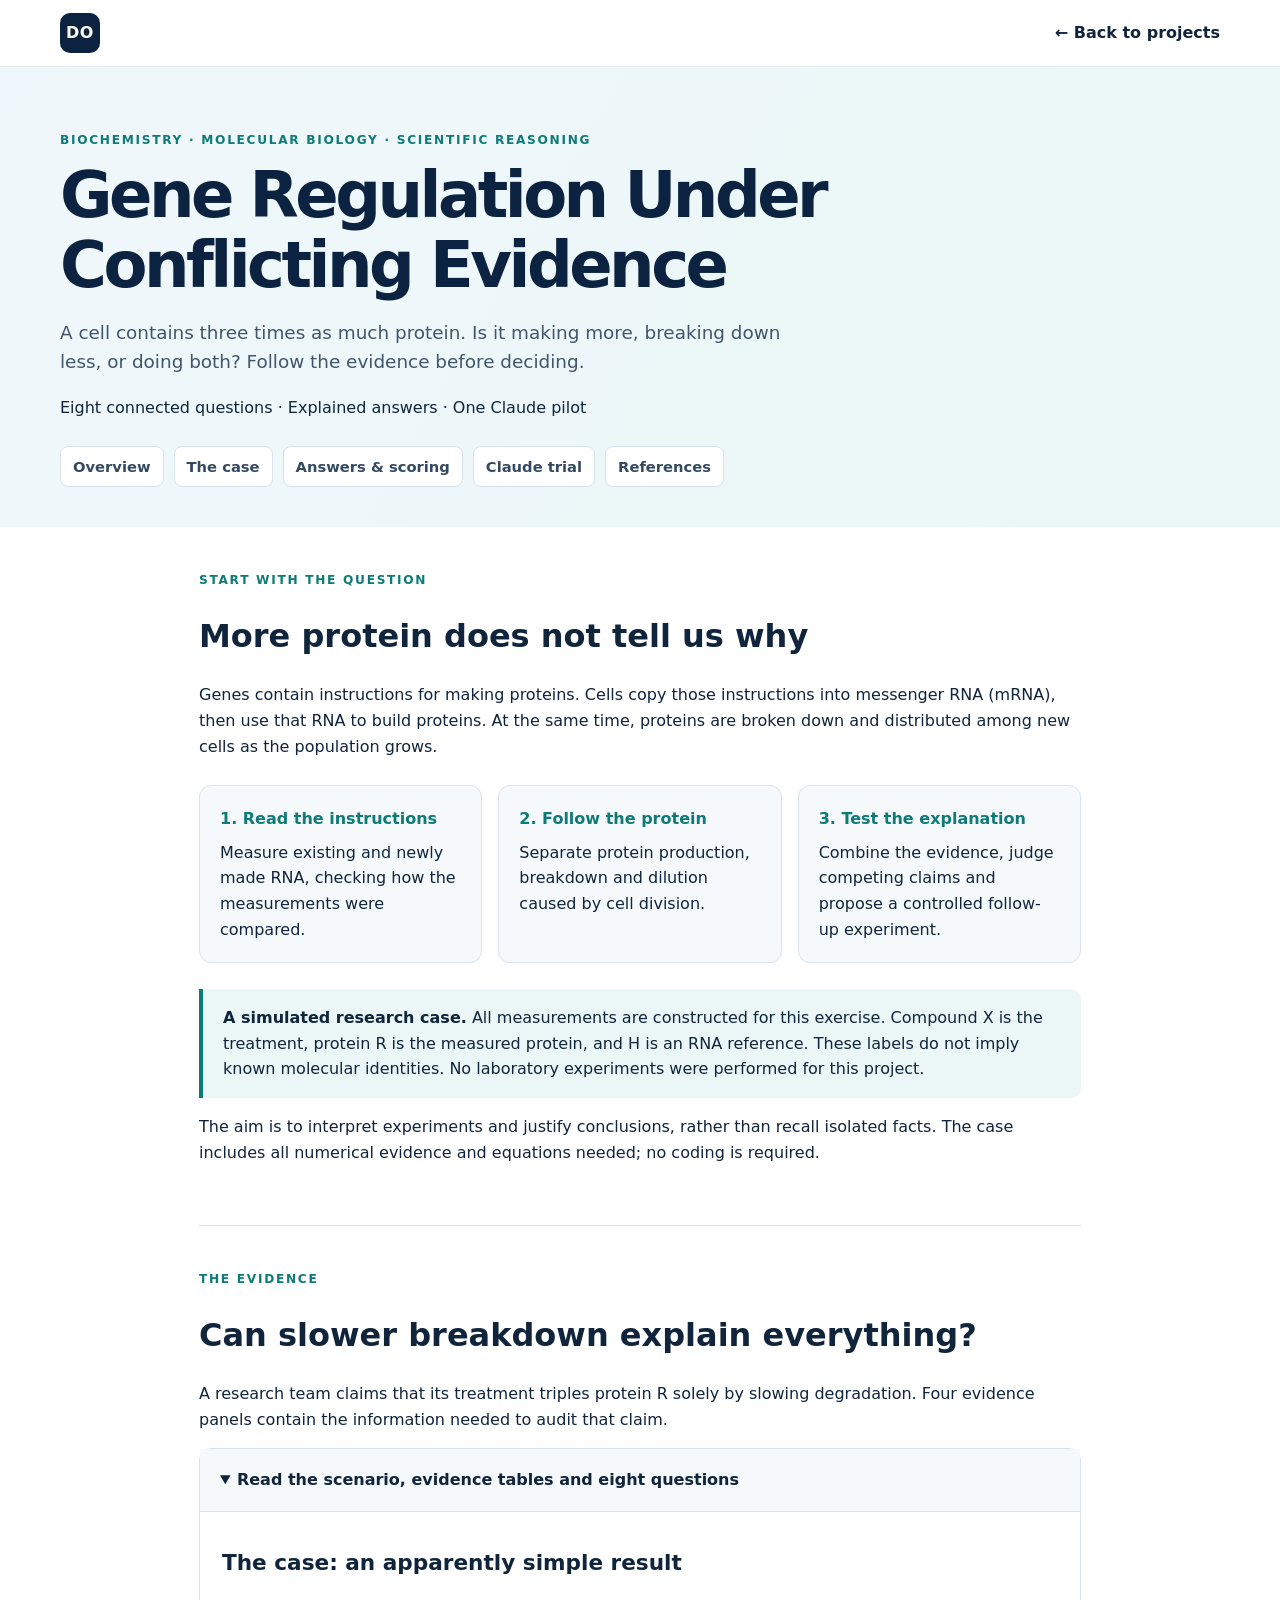
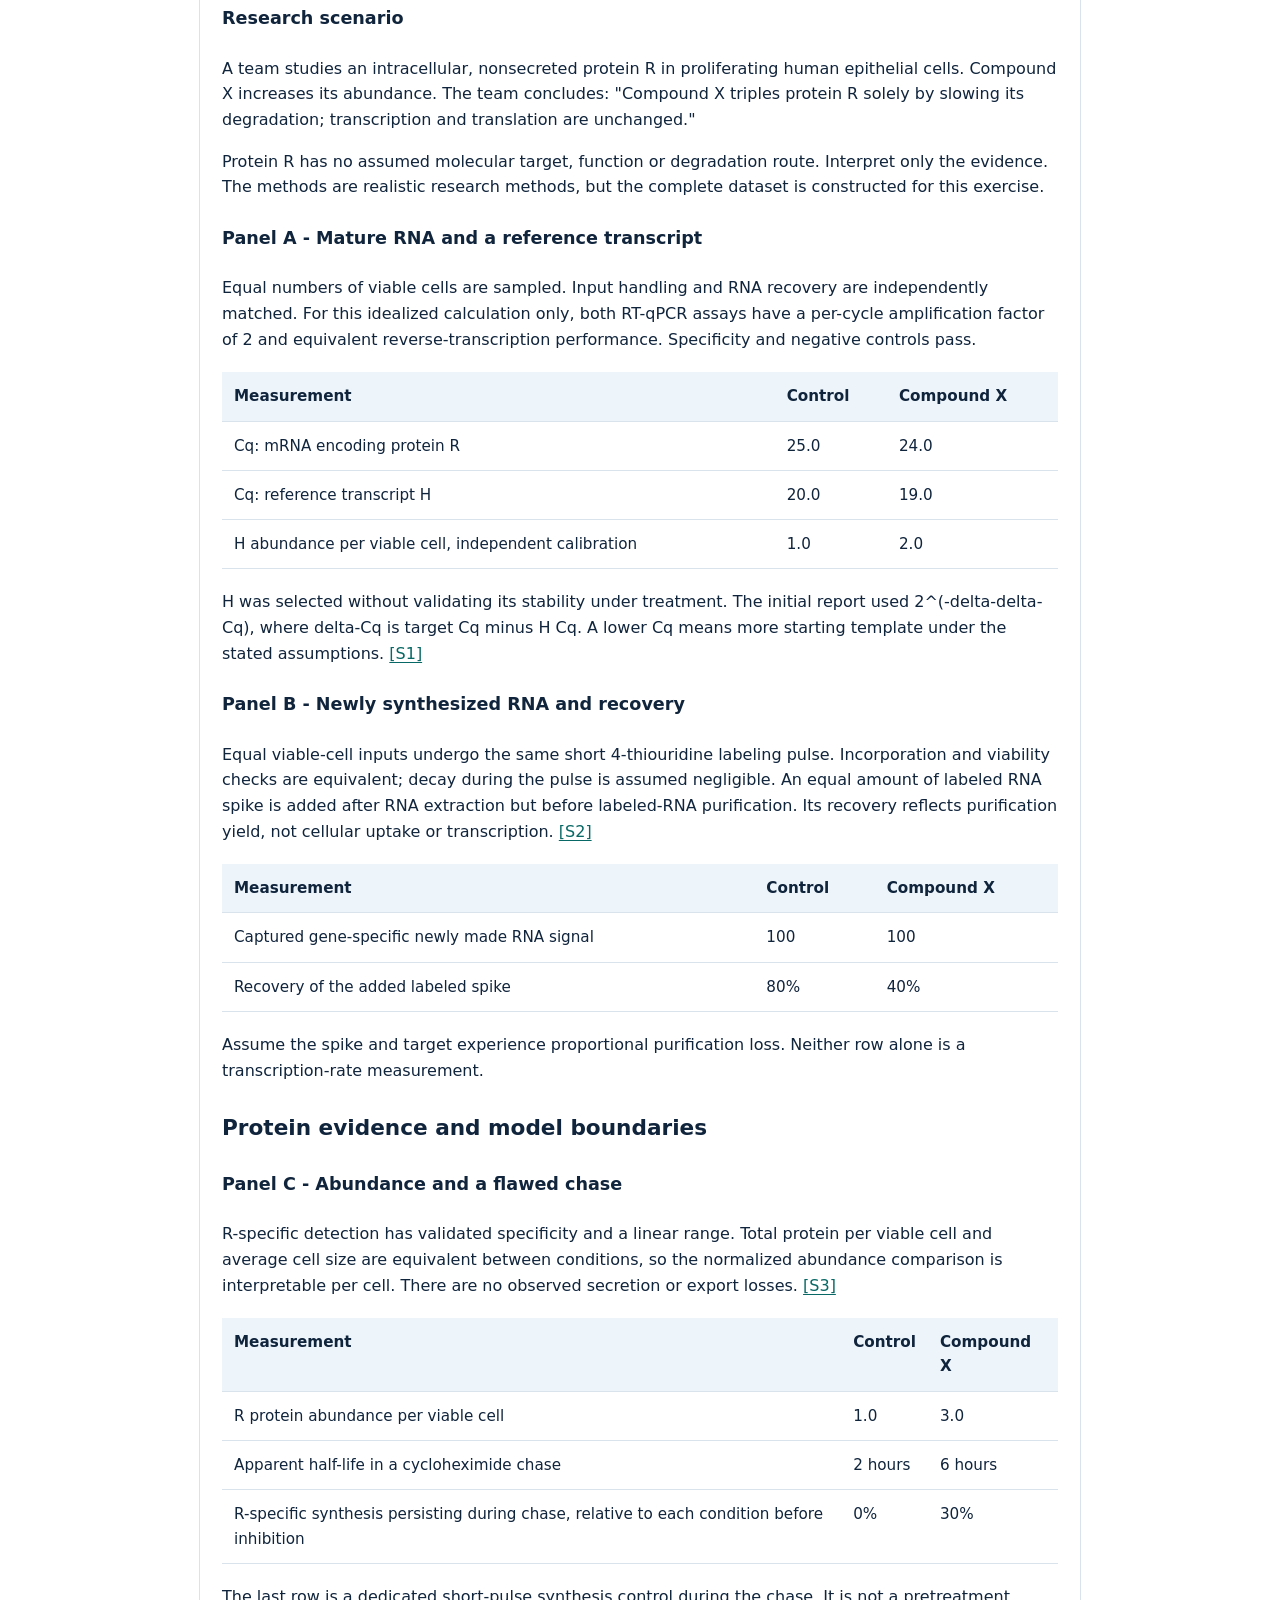
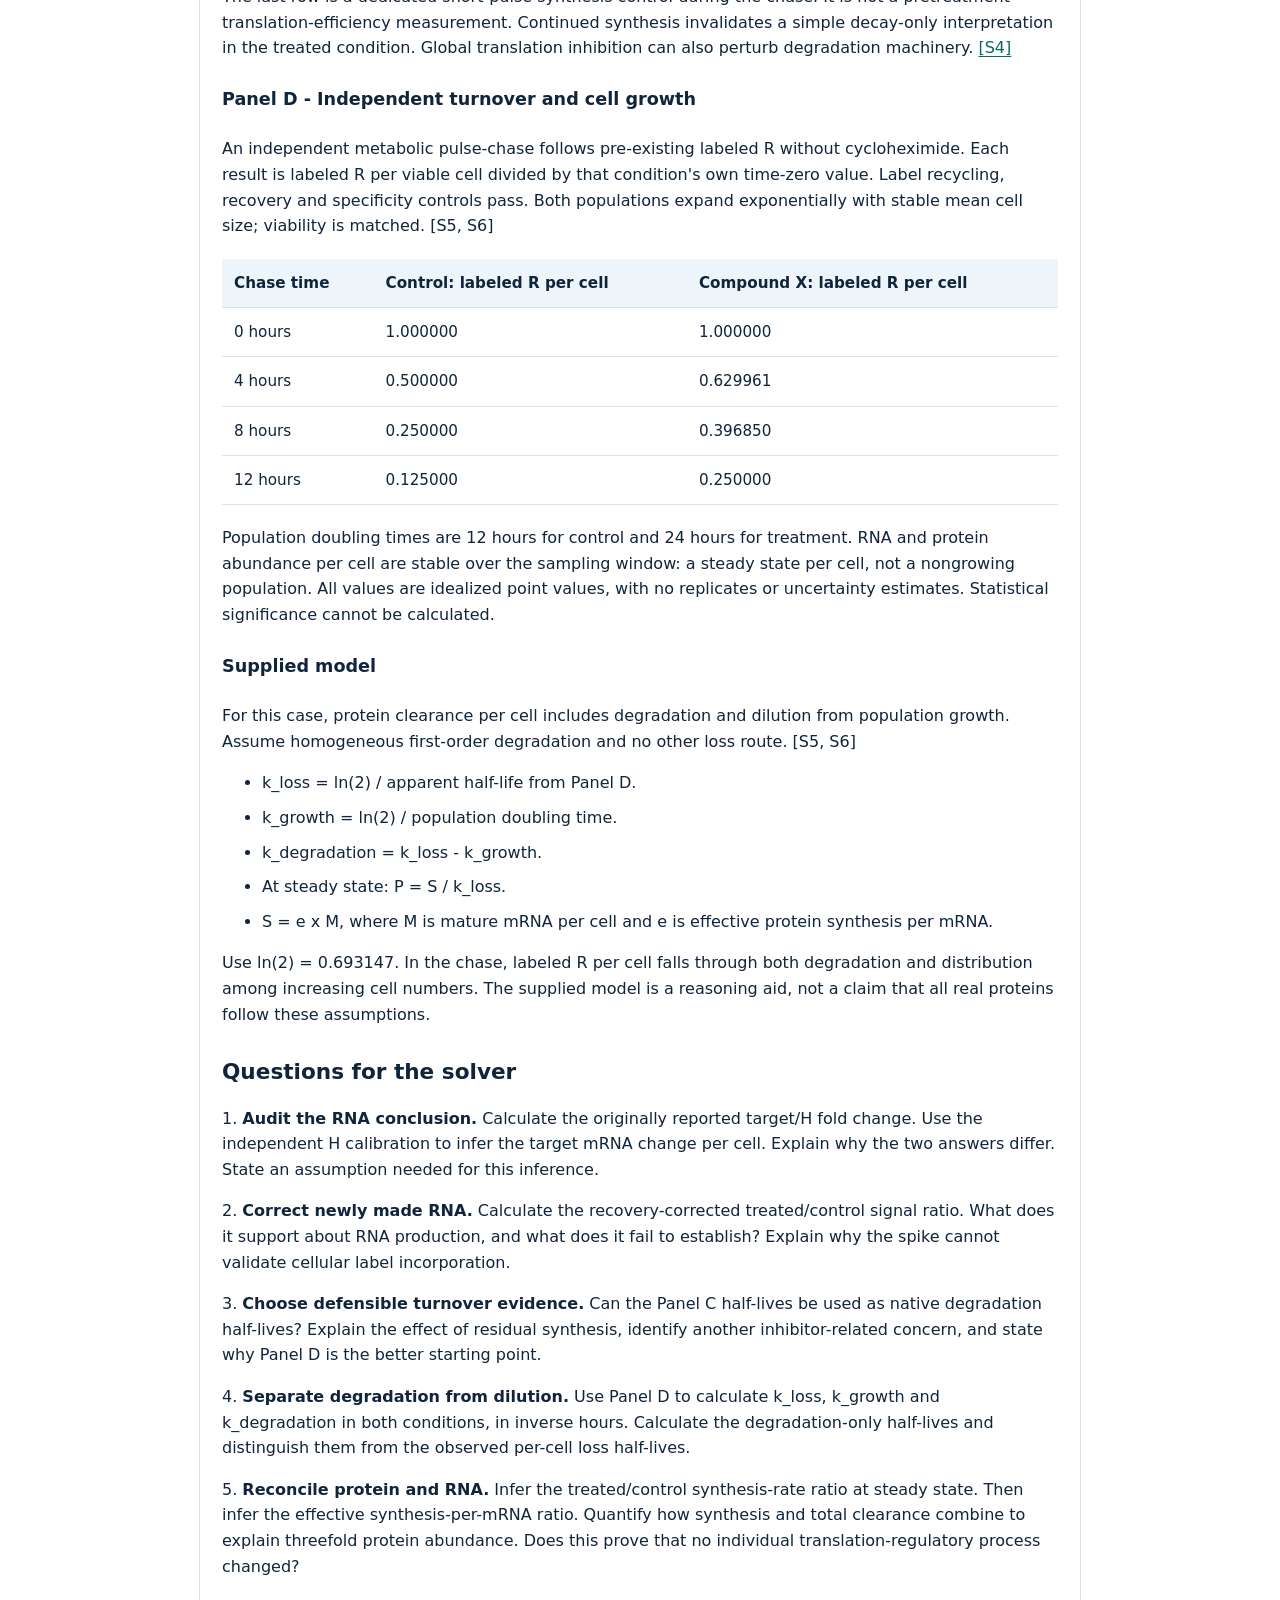
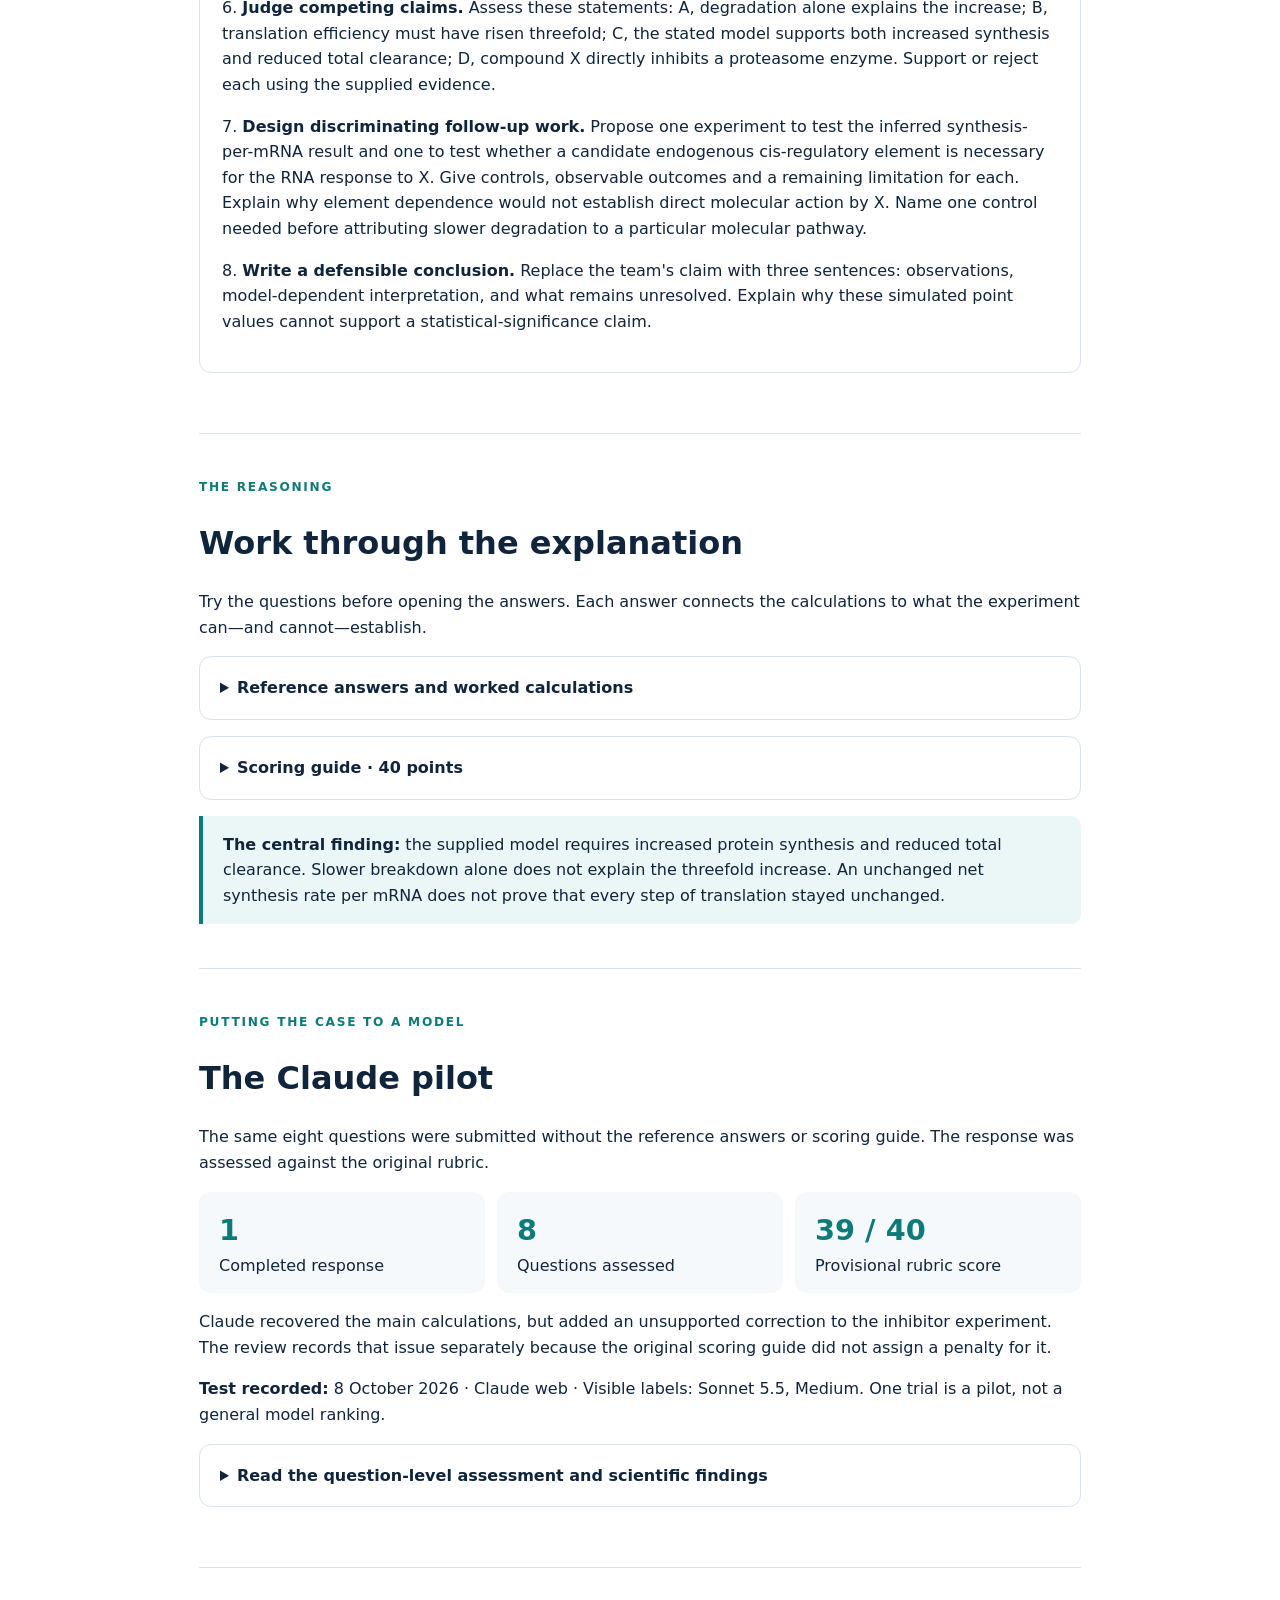
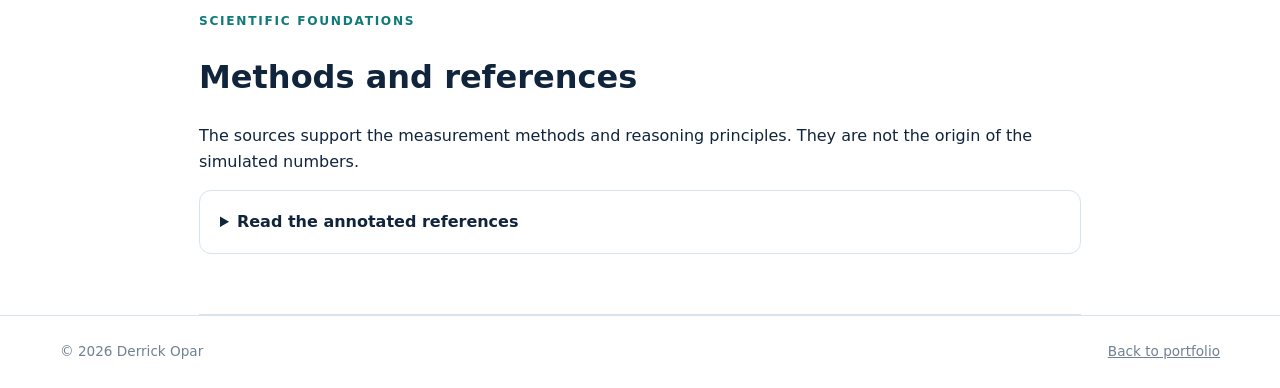
==== gene-regulation.html @ 55150913 "Add read-only gene regulation case and Claude assessment" ====
<!doctype html>
<html lang="en"><head><meta charset="utf-8"><meta name="viewport" content="width=device-width, initial-scale=1"><meta name="description" content="Why does protein abundance triple? Explore a molecular biology reasoning case, its evidence, explained answers and Claude pilot evaluation."><title>Gene Regulation Under Conflicting Evidence | Derrick Opar</title><link rel="stylesheet" href="styles.css?v=20261007-nhanes"><style>
.project-hero{padding:64px 0 40px;background:linear-gradient(120deg,#f0f7fc,#eaf7f6)}
.project-hero h1{font-size:clamp(2.4rem,5vw,4.2rem);line-height:1.08;max-width:900px}.lead{max-width:760px;font-size:1.15rem;color:#41566c}
.reading{max-width:930px;margin:auto;padding:0 24px}.reading section{padding:44px 0;border-bottom:1px solid var(--line);scroll-margin-top:90px}.reading h2{font-size:2rem;line-height:1.2}.reading h3{font-size:1.35rem;margin:28px 0 12px}.reading h4{font-size:1.1rem;margin-top:24px}
.reading a{color:#086865;text-underline-offset:3px}.notice{border-left:4px solid var(--teal);padding:16px 20px;background:var(--teal-soft);border-radius:0 10px 10px 0}.steps{display:grid;grid-template-columns:repeat(3,1fr);gap:16px;margin:26px 0}.step{padding:20px;background:var(--soft);border:1px solid var(--line);border-radius:12px}.step strong{display:block;color:var(--teal);margin-bottom:8px}
details{margin:16px 0;border:1px solid var(--line);border-radius:12px;background:white}summary{padding:18px 20px;font-weight:750;cursor:pointer}details[open] summary{border-bottom:1px solid var(--line);background:var(--soft)}.detail-body{padding:6px 22px 22px}.table-scroll{overflow-x:auto;margin:20px 0}table{width:100%;border-collapse:collapse;font-size:.95rem}th,td{padding:12px;text-align:left;border-bottom:1px solid var(--line);vertical-align:top}th{background:var(--blue-soft)}
.stat-row{display:flex;gap:12px;flex-wrap:wrap}.stat{padding:15px 20px;border-radius:12px;background:var(--soft);flex:1;min-width:150px}.stat strong{display:block;font-size:1.8rem;color:var(--teal)}.page-nav{display:flex;flex-wrap:wrap;gap:10px;margin:25px 0 0}.page-nav a{padding:8px 12px;background:white;border:1px solid var(--line);border-radius:8px;text-decoration:none;font-weight:650}.back{font-weight:700;text-decoration:none}.reading li{margin:9px 0}a:focus-visible,summary:focus-visible{outline:3px solid #0f7b78;outline-offset:4px}@media(max-width:650px){.steps{grid-template-columns:1fr}.project-hero{padding:38px 0 30px}.reading{padding:0 20px}.detail-body{padding:4px 14px 18px}.reading h2{font-size:1.65rem}.nav{gap:12px}.nav .back{font-size:.85rem}}@media print{.site-header,.page-nav{display:none}.project-hero{padding:15px 0}.reading section{padding:20px 0}details{break-inside:avoid}}
</style></head>
<body><a class="skip-link" href="#main">Skip to content</a><header class="site-header"><div class="wrap nav"><a class="brand" href="index.html" aria-label="Derrick Opar portfolio">DO</a><a class="back" href="index.html#work">← Back to projects</a></div></header>
<main id="main"><div class="project-hero"><div class="wrap"><p class="eyebrow">BIOCHEMISTRY · MOLECULAR BIOLOGY · SCIENTIFIC REASONING</p><h1>Gene Regulation Under Conflicting Evidence</h1><p class="lead">A cell contains three times as much protein. Is it making more, breaking down less, or doing both? Follow the evidence before deciding.</p><p>Eight connected questions · Explained answers · One Claude pilot</p><nav class="page-nav" aria-label="Project sections"><a href="#overview">Overview</a><a href="#case">The case</a><a href="#answers">Answers &amp; scoring</a><a href="#evaluation">Claude trial</a><a href="#references">References</a></nav></div></div>
<div class="reading"><section id="overview"><p class="eyebrow">START WITH THE QUESTION</p><h2>More protein does not tell us why</h2><p>Genes contain instructions for making proteins. Cells copy those instructions into messenger RNA (mRNA), then use that RNA to build proteins. At the same time, proteins are broken down and distributed among new cells as the population grows.</p><div class="steps"><div class="step"><strong>1. Read the instructions</strong>Measure existing and newly made RNA, checking how the measurements were compared.</div><div class="step"><strong>2. Follow the protein</strong>Separate protein production, breakdown and dilution caused by cell division.</div><div class="step"><strong>3. Test the explanation</strong>Combine the evidence, judge competing claims and propose a controlled follow-up experiment.</div></div><div class="notice"><strong>A simulated research case.</strong> All measurements are constructed for this exercise. Compound X is the treatment, protein R is the measured protein, and H is an RNA reference. These labels do not imply known molecular identities. No laboratory experiments were performed for this project.</div><p>The aim is to interpret experiments and justify conclusions, rather than recall isolated facts. The case includes all numerical evidence and equations needed; no coding is required.</p></section>
<section id="case"><p class="eyebrow">THE EVIDENCE</p><h2>Can slower breakdown explain everything?</h2><p>A research team claims that its treatment triples protein R solely by slowing degradation. Four evidence panels contain the information needed to audit that claim.</p><details open><summary>Read the scenario, evidence tables and eight questions</summary><div class="detail-body"><h3>The case: an apparently simple result</h3>
<h4>Research scenario</h4>
<p>A team studies an intracellular, nonsecreted protein R in proliferating human epithelial cells. Compound X increases its abundance. The team concludes: &quot;Compound X triples protein R solely by slowing its degradation; transcription and translation are unchanged.&quot;</p>
<p>Protein R has no assumed molecular target, function or degradation route. Interpret only the evidence. The methods are realistic research methods, but the complete dataset is constructed for this exercise.</p>
<h4>Panel A - Mature RNA and a reference transcript</h4>
<p>Equal numbers of viable cells are sampled. Input handling and RNA recovery are independently matched. For this idealized calculation only, both RT-qPCR assays have a per-cycle amplification factor of 2 and equivalent reverse-transcription performance. Specificity and negative controls pass.</p>
<div class="table-scroll" role="region" aria-label="Evidence table" tabindex="0"><table><thead><tr><th scope="col">Measurement</th><th scope="col">Control</th><th scope="col">Compound X</th></tr></thead><tbody><tr><td>Cq: mRNA encoding protein R</td><td>25.0</td><td>24.0</td></tr><tr><td>Cq: reference transcript H</td><td>20.0</td><td>19.0</td></tr><tr><td>H abundance per viable cell, independent calibration</td><td>1.0</td><td>2.0</td></tr></tbody></table></div>
<p>H was selected without validating its stability under treatment. The initial report used 2^(-delta-delta-Cq), where delta-Cq is target Cq minus H Cq. A lower Cq means more starting template under the stated assumptions. <a href="#source-s1">[S1]</a></p>
<h4>Panel B - Newly synthesized RNA and recovery</h4>
<p>Equal viable-cell inputs undergo the same short 4-thiouridine labeling pulse. Incorporation and viability checks are equivalent; decay during the pulse is assumed negligible. An equal amount of labeled RNA spike is added after RNA extraction but before labeled-RNA purification. Its recovery reflects purification yield, not cellular uptake or transcription. <a href="#source-s2">[S2]</a></p>
<div class="table-scroll" role="region" aria-label="Evidence table" tabindex="0"><table><thead><tr><th scope="col">Measurement</th><th scope="col">Control</th><th scope="col">Compound X</th></tr></thead><tbody><tr><td>Captured gene-specific newly made RNA signal</td><td>100</td><td>100</td></tr><tr><td>Recovery of the added labeled spike</td><td>80%</td><td>40%</td></tr></tbody></table></div>
<p>Assume the spike and target experience proportional purification loss. Neither row alone is a transcription-rate measurement.</p>
<h3>Protein evidence and model boundaries</h3>
<h4>Panel C - Abundance and a flawed chase</h4>
<p>R-specific detection has validated specificity and a linear range. Total protein per viable cell and average cell size are equivalent between conditions, so the normalized abundance comparison is interpretable per cell. There are no observed secretion or export losses. <a href="#source-s3">[S3]</a></p>
<div class="table-scroll" role="region" aria-label="Evidence table" tabindex="0"><table><thead><tr><th scope="col">Measurement</th><th scope="col">Control</th><th scope="col">Compound X</th></tr></thead><tbody><tr><td>R protein abundance per viable cell</td><td>1.0</td><td>3.0</td></tr><tr><td>Apparent half-life in a cycloheximide chase</td><td>2 hours</td><td>6 hours</td></tr><tr><td>R-specific synthesis persisting during chase, relative to each condition before inhibition</td><td>0%</td><td>30%</td></tr></tbody></table></div>
<p>The last row is a dedicated short-pulse synthesis control during the chase. It is not a pretreatment translation-efficiency measurement. Continued synthesis invalidates a simple decay-only interpretation in the treated condition. Global translation inhibition can also perturb degradation machinery. <a href="#source-s4">[S4]</a></p>
<h4>Panel D - Independent turnover and cell growth</h4>
<p>An independent metabolic pulse-chase follows pre-existing labeled R without cycloheximide. Each result is labeled R per viable cell divided by that condition&#x27;s own time-zero value. Label recycling, recovery and specificity controls pass. Both populations expand exponentially with stable mean cell size; viability is matched. [S5, S6]</p>
<div class="table-scroll" role="region" aria-label="Evidence table" tabindex="0"><table><thead><tr><th scope="col">Chase time</th><th scope="col">Control: labeled R per cell</th><th scope="col">Compound X: labeled R per cell</th></tr></thead><tbody><tr><td>0 hours</td><td>1.000000</td><td>1.000000</td></tr><tr><td>4 hours</td><td>0.500000</td><td>0.629961</td></tr><tr><td>8 hours</td><td>0.250000</td><td>0.396850</td></tr><tr><td>12 hours</td><td>0.125000</td><td>0.250000</td></tr></tbody></table></div>
<p>Population doubling times are 12 hours for control and 24 hours for treatment. RNA and protein abundance per cell are stable over the sampling window: a steady state per cell, not a nongrowing population. All values are idealized point values, with no replicates or uncertainty estimates. Statistical significance cannot be calculated.</p>
<h4>Supplied model</h4>
<p>For this case, protein clearance per cell includes degradation and dilution from population growth. Assume homogeneous first-order degradation and no other loss route. [S5, S6]</p>
<ul><li>k_loss = ln(2) / apparent half-life from Panel D.</li><li>k_growth = ln(2) / population doubling time.</li><li>k_degradation = k_loss - k_growth.</li><li>At steady state: P = S / k_loss.</li><li>S = e x M, where M is mature mRNA per cell and e is effective protein synthesis per mRNA.</li></ul>
<p>Use ln(2) = 0.693147. In the chase, labeled R per cell falls through both degradation and distribution among increasing cell numbers. The supplied model is a reasoning aid, not a claim that all real proteins follow these assumptions.</p>
<h3>Questions for the solver</h3>
<p>1. <strong>Audit the RNA conclusion.</strong> Calculate the originally reported target/H fold change. Use the independent H calibration to infer the target mRNA change per cell. Explain why the two answers differ. State an assumption needed for this inference.</p>
<p>2. <strong>Correct newly made RNA.</strong> Calculate the recovery-corrected treated/control signal ratio. What does it support about RNA production, and what does it fail to establish? Explain why the spike cannot validate cellular label incorporation.</p>
<p>3. <strong>Choose defensible turnover evidence.</strong> Can the Panel C half-lives be used as native degradation half-lives? Explain the effect of residual synthesis, identify another inhibitor-related concern, and state why Panel D is the better starting point.</p>
<p>4. <strong>Separate degradation from dilution.</strong> Use Panel D to calculate k_loss, k_growth and k_degradation in both conditions, in inverse hours. Calculate the degradation-only half-lives and distinguish them from the observed per-cell loss half-lives.</p>
<p>5. <strong>Reconcile protein and RNA.</strong> Infer the treated/control synthesis-rate ratio at steady state. Then infer the effective synthesis-per-mRNA ratio. Quantify how synthesis and total clearance combine to explain threefold protein abundance. Does this prove that no individual translation-regulatory process changed?</p>
<p>6. <strong>Judge competing claims.</strong> Assess these statements: A, degradation alone explains the increase; B, translation efficiency must have risen threefold; C, the stated model supports both increased synthesis and reduced total clearance; D, compound X directly inhibits a proteasome enzyme. Support or reject each using the supplied evidence.</p>
<p>7. <strong>Design discriminating follow-up work.</strong> Propose one experiment to test the inferred synthesis-per-mRNA result and one to test whether a candidate endogenous cis-regulatory element is necessary for the RNA response to X. Give controls, observable outcomes and a remaining limitation for each. Explain why element dependence would not establish direct molecular action by X. Name one control needed before attributing slower degradation to a particular molecular pathway.</p>
<p>8. <strong>Write a defensible conclusion.</strong> Replace the team&#x27;s claim with three sentences: observations, model-dependent interpretation, and what remains unresolved. Explain why these simulated point values cannot support a statistical-significance claim.</p></div></details></section>
<section id="answers"><p class="eyebrow">THE REASONING</p><h2>Work through the explanation</h2><p>Try the questions before opening the answers. Each answer connects the calculations to what the experiment can—and cannot—establish.</p><details><summary>Reference answers and worked calculations</summary><div class="detail-body"><h3>Reference answers: questions 1-3</h3>
<h4>Q1 - A stable ratio can hide two changing quantities</h4>
<p>Control delta-Cq = 25 - 20 = 5. Treated delta-Cq = 24 - 19 = 5. Delta-delta-Cq = 0, so the reported target/H fold change is 2^0 = 1.</p>
<p>But H per cell doubles. Target per cell therefore changes by 1 x 2 = 2-fold. The one-cycle reduction in target Cq is consistent with that result under the equal-input and amplification assumptions. H is an unsuitable invariant reference here. The ratio was unchanged; target abundance was not. Recovery matching and valid independent H calibration are essential. [S1; original calculation]</p>
<h4>Q2 - Equal captured signal is not equal production</h4>
<p>Control corrected signal = 100 / 0.80 = 125. Treatment = 100 / 0.40 = 250. Treated/control = 2.</p>
<p>Under the matched-incorporation and short-pulse assumptions, this supports approximately twice as much RNA production per cell during that window. It does not prove direct promoter activation, identify a transcription factor, establish all earlier time points, or independently quantify RNA degradation. The post-extraction spike only monitors downstream recovery; uptake and incorporation require separate controls. [S2; original calculation]</p>
<h4>Q3 - A chase must actually stop the input</h4>
<p>The treated chase retains 30% of its original R synthesis. R abundance therefore follows production minus loss, not decay alone. Remaining production makes disappearance slower than it would be with full blockade; fitting a simple exponential can produce a misleading apparent half-life. The 2-versus-6-hour values are not reliable estimates of native degradation.</p>
<p>Even complete synthesis inhibition would not establish an unperturbed degradation system: a global inhibitor can deplete short-lived components of degradation machinery. S4 demonstrates this problem in a yeast pathway; it is a caution here, not proof of the same human mechanism.</p>
<p>Panel D avoids cycloheximide and follows an existing labeled cohort with defined controls. It is more appropriate for inference, but still requires growth correction and its own labeling assumptions. [S4, S5]</p>
<h3>Reference answers: questions 4-5</h3>
<h4>Q4 - Protein loss per cell includes growth dilution</h4>
<p>Panel D control reaches 0.5 at 4 hours, so its loss half-life is 4 hours. Treatment reaches 0.25 at 12 hours: two half-lives, giving a 6-hour loss half-life.</p>
<div class="table-scroll" role="region" aria-label="Evidence table" tabindex="0"><table><thead><tr><th scope="col">Quantity</th><th scope="col">Control</th><th scope="col">Compound X</th></tr></thead><tbody><tr><td>Observed per-cell loss half-life, hours</td><td>4</td><td>6</td></tr><tr><td>k_loss, per hour</td><td>0.173287</td><td>0.115525</td></tr><tr><td>k_growth, per hour</td><td>0.057762</td><td>0.028881</td></tr><tr><td>k_degradation = k_loss - k_growth, per hour</td><td>0.115525</td><td>0.086643</td></tr><tr><td>Degradation-only half-life, hours</td><td>6</td><td>8</td></tr></tbody></table></div>
<p>Actual degradation becomes slower by a rate ratio of 0.086643 / 0.115525 = 0.75, or a half-life ratio of 8 / 6 = 1.333. Total per-cell clearance falls to two-thirds of control because degradation and growth dilution both fall. A cell population growing more slowly dilutes the labeled protein among new cells more slowly. [S5, S6; original calculation]</p>
<h4>Q5 - Both synthesis and clearance contribute</h4>
<p>At steady state, S = P x k_loss. The synthesis-rate ratio is 3 x (0.115525 / 0.173287) = 2.</p>
<p>Mature mRNA per cell is twofold higher. Effective synthesis per mRNA therefore changes by S_ratio / M_ratio = 2 / 2 = 1.</p>
<p>The abundance ratio can be reconstructed as:</p>
<p>P_ratio = S_ratio x (k_loss_control / k_loss_treated) = 2 x 1.5 = 3.</p>
<p>The model requires twice the synthesis flux and lower clearance, rather than degradation alone. Unchanged effective synthesis per mRNA is a net inferred result, not a direct measurement proving that every translation-regulatory step is unchanged. Compensating processes or unmodeled effects remain possible. No percentage allocation of the overall abundance change is uniquely implied by this multiplicative calculation. [S5, S6; original calculation]</p>
<h3>Reference answers: questions 6-8</h3>
<h4>Q6 - Which claims survive?</h4>
<p><strong>A: Reject as a sole explanation.</strong> If synthesis stayed fixed, the measured clearance change would predict 1.5-fold abundance, not threefold. Also, slower cell growth contributes to clearance.</p>
<p><strong>B: Reject.</strong> The inferred effective synthesis-per-mRNA ratio is 1, not 3, under the supplied model. This does not establish that every translation-control process is unchanged.</p>
<p><strong>C: Support conditionally.</strong> Twice the synthesis combined with a clearance factor of 1.5 reconstructs threefold abundance. The result depends on steady state, calibration and the turnover model.</p>
<p><strong>D: Unsupported.</strong> There is no direct binding, enzyme activity, ubiquitination, localization or pathway-specific evidence. Reduced degradation does not identify its mechanism. [S1-S6; case-specific synthesis]</p>
<h4>Q7 - Experiments that separate explanations</h4>
<p><strong>Synthesis per mRNA:</strong> use an independent, R-specific short metabolic protein-labeling time course without cycloheximide, quantify newly made R, and measure calibrated R mRNA per viable cell in parallel. Control labeling precursor enrichment, recovery, cell input, viability and assay specificity; include multiple early times and account for degradation of labeled product. A twofold synthesis increase alongside twofold mRNA supports the inferred ratio of 1; a reproducible discrepancy challenges the model. A single pulse intensity is confounded by labeling kinetics and degradation. <a href="#source-s5">[S5]</a></p>
<p><strong>Endogenous regulatory-element dependence:</strong> perturb a candidate cis-regulatory element at the R locus, using precise sequence editing or carefully controlled CRISPR interference, and quantify calibrated newly made R RNA in vehicle and X conditions. Include non-targeting and nearby control perturbations, multiple independently validated edits or guides, viable-cell input, a check that basal expression remains measurable, and restoration of the element where feasible. A selective reduction in the X response supports element dependence. A general loss of basal expression alone does not isolate the X response. Off-target changes, chromatin spreading or redundant elements can complicate interpretation. Dependence does not establish direct binding by X: upstream regulation can still require the same element. A matched reporter is acceptable as supporting evidence, with copy/delivery and reporter-turnover controls, but cannot substitute entirely for the endogenous context. [S1, S2, S7; proposed design]</p>
<p><strong>Degradation pathway:</strong> require a specific pathway perturbation with verified target engagement and an independent turnover readout, plus rescue or an orthogonal perturbation where feasible. Inhibitor-induced accumulation alone is insufficient to identify the route. [S4, S5; proposed design]</p>
<h4>Q8 - Corrected conclusion</h4>
<p>After correcting the assay normalization and recovery, compound X is associated with twofold mature and newly made RNA signals and threefold protein R abundance per viable cell. Under the steady-state model, the evidence implies twice the protein synthesis flux and reduced clearance from both slower degradation and slower growth, with unchanged net synthesis per mRNA. Direct molecular targets, promoter mechanisms and statistical reliability remain unresolved because the case supplies simulated point values without biological replicates or uncertainty estimates.</p></div></details><details><summary>Scoring guide · 40 points</summary><div class="detail-body"><h3>Scoring rubric: 40 points</h3>
<p>The rubric scores scientific reasoning, not exact wording. It has not been calibrated using independent reviewers or an AI response dataset.</p>
<div class="table-scroll" role="region" aria-label="Evidence table" tabindex="0"><table><thead><tr><th scope="col">Question</th><th scope="col">Points</th><th scope="col">Explicit credit criteria</th></tr></thead><tbody><tr><td>Q1</td><td>5</td><td>delta-Cq and fold 1 (1); target per cell fold 2 (2); unstable reference explanation (1); valid input/calibration assumption (1)</td></tr><tr><td>Q2</td><td>4</td><td>corrected values 125 and 250 (1); ratio 2 (1); bounded production interpretation (1); spike cannot test incorporation (1)</td></tr><tr><td>Q3</td><td>4</td><td>residual synthesis invalidates decay-only model (2); another inhibitor artifact (1); independent chase preference with caveat (1)</td></tr><tr><td>Q4</td><td>8</td><td>loss half-lives 4 and 6 (2); loss rates (2); growth rates (1); corrected degradation rates (1); half-lives 6 and 8 (1); dilution explanation (1)</td></tr><tr><td>Q5</td><td>6</td><td>synthesis ratio 2 (2); synthesis/mRNA ratio 1 (2); reconstructs 2 x 1.5 = 3 (1); avoids overclaiming unchanged translation (1)</td></tr><tr><td>Q6</td><td>4</td><td>one point for each correctly judged claim with an evidence-based reason</td></tr><tr><td>Q7</td><td>6</td><td>synthesis experiment/readout (1), controls (1), prediction/limitation (1); promoter experiment/readout (1), controls/prediction/bounded inference (1); pathway-specific control (1)</td></tr><tr><td>Q8</td><td>3</td><td>corrected observations (1); conditional multimechanism interpretation (1); unresolved mechanism and missing statistical uncertainty (1)</td></tr></tbody></table></div>
<h4>Consistent grading rules</h4>
<p>Accept approximately 0.1733, 0.1155, 0.0578, 0.0289 and 0.0866 per hour and equivalent algebra. Allow a 1% numerical tolerance for rounding. Credit correct later reasoning that consistently carries a minor earlier arithmetic error, but do not restore points for the original wrong number. Do not double-penalize the same error within a criterion.</p>
<p>For experimental proposals, accept alternatives that measure the required quantity, specify controls and distinguish outcomes. A promoter reporter cannot, on its own, demonstrate direct binding of compound X. A quantitative pathway claim needs evidence beyond protein accumulation.</p>
<p>Do not invent a pass threshold, label scores as Turing-approved, or claim graduate-level difficulty has been measured. Claiming statistical significance earns no credit for the relevant uncertainty criterion; it does not automatically erase unrelated correct reasoning.</p></div></details><div class="notice"><strong>The central finding:</strong> the supplied model requires increased protein synthesis and reduced total clearance. Slower breakdown alone does not explain the threefold increase. An unchanged net synthesis rate per mRNA does not prove that every step of translation stayed unchanged.</div></section>
<section id="evaluation"><p class="eyebrow">PUTTING THE CASE TO A MODEL</p><h2>The Claude pilot</h2><p>The same eight questions were submitted without the reference answers or scoring guide. The response was assessed against the original rubric.</p><div class="stat-row"><div class="stat"><strong>1</strong>Completed response</div><div class="stat"><strong>8</strong>Questions assessed</div><div class="stat"><strong>39 / 40</strong>Provisional rubric score</div></div><p>Claude recovered the main calculations, but added an unsupported correction to the inhibitor experiment. The review records that issue separately because the original scoring guide did not assign a penalty for it.</p><p><strong>Test recorded:</strong> 8 October 2026 · Claude web · Visible labels: Sonnet 5.5, Medium. One trial is a pilot, not a general model ranking.</p><details><summary>Read the question-level assessment and scientific findings</summary><div class="detail-body"><h3>Claude pilot: one response to the gene-regulation case</h3>
<p>Date: 8 October 2026. Interface: Claude web, Incognito, Microsoft Edge. Visible model and effort labels: <strong>Sonnet 5.5 — Medium</strong>. Exact backend version and sampling settings were not exposed.</p>
<h4>Result</h4>
<p><strong>Provisional rubric score: 39/40.</strong></p>
<p>Claude correctly recovered the main results: mature mRNA doubled; corrected newly made RNA doubled; degradation-only half-lives were 6 and 8 hours; synthesis doubled; effective synthesis per mRNA was unchanged under the model. Increased synthesis and slower total clearance together explained threefold protein abundance.</p>
<div class="table-scroll" role="region" aria-label="Evidence table" tabindex="0"><table><thead><tr><th scope="col">Question</th><th scope="col">Score</th><th scope="col">Reason</th></tr></thead><tbody><tr><td>Q1: RNA normalization</td><td>5/5</td><td>Correct normalized fold of 1, per-cell fold of 2, unstable reference explanation and assumptions.</td></tr><tr><td>Q2: Newly made RNA</td><td>3/4</td><td>Correct 125 and 250 signals, ratio 2 and spike limitations. Withheld the bounded-production interpretation point: the answer unnecessarily requires unchanged mRNA decay despite the stipulated negligible decay during the pulse.</td></tr><tr><td>Q3: Turnover evidence</td><td>4/4</td><td>Identifies residual synthesis, inhibitor perturbations and the independent chase&#x27;s advantages and limits. An unsupported additional calculation is discussed below.</td></tr><tr><td>Q4: Degradation and dilution</td><td>8/8</td><td>Correct loss, growth and degradation rates and half-lives, within the rounding tolerance.</td></tr><tr><td>Q5: Protein/RNA reconciliation</td><td>6/6</td><td>Correct synthesis ratio 2, effective per-mRNA ratio 1 and 2 × 1.5 = 3; appropriately avoids claiming every translation process is unchanged.</td></tr><tr><td>Q6: Competing claims</td><td>4/4</td><td>All four judgments and their central evidence-based reasons are correct.</td></tr><tr><td>Q7: Follow-up experiments</td><td>6/6</td><td>Appropriate synthesis and endogenous cis-element experiments, controls, predictions and limits; pathway perturbation control proposed.</td></tr><tr><td>Q8: Conclusion</td><td>3/3</td><td>Includes corrected observations, conditional model interpretation and mechanistic/statistical uncertainty. Does not strictly keep the requested three-sentence conclusion, but sentence count is not a rubric criterion.</td></tr><tr><td><strong>Total</strong></td><td><strong>39/40</strong></td><td><strong>Single-author provisional assessment.</strong></td></tr></tbody></table></div>
<h4>Scientific issues beyond the numeric score</h4>
<h5>1. Newly made RNA: distinguish pulse production from steady-state abundance</h5>
<p>Claude writes that the result fits doubled RNA production “if mRNA decay is unchanged.” Panel B already stipulates equivalent incorporation, equal pulse durations and negligible decay during the pulse. Under those assumptions, the corrected pulse supports approximately doubled gene-specific RNA production over that interval without requiring unchanged long-term mRNA decay. It does not establish a direct molecular target of X or isolate individual transcription/processing steps. Mature RNA abundance alone still cannot separate production from decay.</p>
<h5>2. The inhibitor chase cannot support the added exact correction</h5>
<p>Claude uses P(t)/P0 = f + (1 − f) exp(−kt), sets f = 0.3 and derives a 1.8-fold half-life inflation and a corrected value near 3.3 hours. The qualitative concern about ongoing synthesis is sound; those numeric corrections are not identified by the supplied evidence.</p>
<p>For constant residual synthesis and post-inhibitor loss, the general solution is P(t)/P0 = a + (1 − a) exp(−k_post t), where a = S_res/(k_post P0). If pre-inhibition steady state holds and S_res = 0.3 S_pre, then a = 0.3 k_pre/k_post. Setting a to 0.3 additionally assumes that the inhibitor leaves total clearance unchanged, precisely what is uncertain here. A single apparent half-life also does not specify how a non-exponential chase was fitted. The task therefore supports rejecting a decay-only interpretation, not recovering native degradation from that numeric adjustment.</p>
<p>All explicit Q3 rubric criteria were met. The frozen rubric has no separate criterion for unsupported extra calculations, so no retrospective deduction was added.</p>
<h5>3. A sequential contribution was described as a standalone effect</h5>
<p>In Q5, the 1.25-fold growth contribution is conditional on degradation already having changed. Relative to the original control, changing only growth gives approximately 0.173287/(0.115525 + 0.028881) = 1.20, as does changing only degradation while retaining control growth. Changing both gives 1.50. Sequential factors 1.20 and 1.25 are valid, but the second should be labeled conditional rather than “alone.” Claude acknowledges order dependence, which partly qualifies the wording.</p>
<p>Similarly, Q6&#x27;s “1.2–1.33×” degradation-only range mixes a baseline counterfactual protein-abundance ratio (1.20) with a degradation half-life ratio (8/6). The central rejection of degradation alone remains correct. Neither extra statement changed a scored core result; record these as qualitative issues rather than inventing new penalties.</p>
<h4>What this pilot establishes</h4>
<p>The supplied case is solvable by this model in this attempt, and its main numerical answer key is consistent with the response&#x27;s successful calculations. The attempt also exposes a weakness in the rubric: a response can earn almost full credit while adding unjustified quantitative claims.</p>
<p>The case explicitly supplies equations and several interpretive clues. A high score on one scaffolded question set does not establish graduate-level difficulty, discrimination between models, repeatability or broad benchmark quality. Scientific correctness still requires review independent of both task author and solver. This exercise demonstrates task-design and evaluation work; it does not itself establish the applicant&#x27;s advanced research credentials or count as a peer-reviewed publication.</p></div></details></section>
<section id="references"><p class="eyebrow">SCIENTIFIC FOUNDATIONS</p><h2>Methods and references</h2><p>The sources support the measurement methods and reasoning principles. They are not the origin of the simulated numbers.</p><details><summary>Read the annotated references</summary><div class="detail-body"><h3>References and source scope</h3>
<p>Research checked on 8 October 2026. Numerical values in the case are original simulated teaching values, not extracted from these studies. No source establishes a mechanism for fictional compound X or protein R.</p>
<h4 id="source-s1">S1</h4>
<p><a href="https://academic.oup.com/clinchem/article/71/6/634/8119148" target="_blank" rel="noopener noreferrer">Bustin et al. (2025). MIQE 2.0: Revision of the Minimum Information for Publication of Quantitative Real-Time PCR Experiments Guidelines. Clinical Chemistry 71:634-651.</a></p>
<p>Peer-reviewed methodological consensus. Reference validation, amplification efficiency, normalization and reporting. Publisher search-index content accessed; direct page retrieval was intermittent.</p>
<h4 id="source-s2">S2</h4>
<p><a href="https://pmc.ncbi.nlm.nih.gov/articles/PMC5447484/" target="_blank" rel="noopener noreferrer">Russo et al. (2017). Metabolic Labeling and Recovery of Nascent RNA to Accurately Quantify mRNA Stability. Methods 120:39-48.</a></p>
<p>Peer-reviewed methods article. Recovery spike controls, labeling incorporation and perturbation. Full-text methods inspected.</p>
<h4 id="source-s3">S3</h4>
<p><a href="https://pmc.ncbi.nlm.nih.gov/articles/PMC3971489/" target="_blank" rel="noopener noreferrer">Taylor and Posch (2014). The Design of a Quantitative Western Blot Experiment. BioMed Research International 2014:361590.</a></p>
<p>Peer-reviewed methodological article with assay demonstrations. Linear range, antibody specificity and normalization. Full-text workflow inspected; authors were affiliated with an assay vendor.</p>
<h4 id="source-s4">S4</h4>
<p><a href="https://pmc.ncbi.nlm.nih.gov/articles/PMC5766948/" target="_blank" rel="noopener noreferrer">Oh, Chen and Varshavsky (2017). A reference-based protein degradation assay without global translation inhibitors. Journal of Biological Chemistry 292:21457-21465.</a></p>
<p>Peer-reviewed original research in yeast. Demonstrates a specific translation-inhibitor artifact; does not establish its magnitude in human cells or fictional protein R. Full-text results inspected.</p>
<h4 id="source-s5">S5</h4>
<p><a href="https://journals.plos.org/plosone/article?id=10.1371/journal.pone.0080423" target="_blank" rel="noopener noreferrer">Fierro-Monti et al. (2013). A Novel Pulse-Chase SILAC Strategy Measures Changes in Protein Decay and Synthesis Rates Induced by Perturbation of Proteostasis with an Hsp90 Inhibitor. PLOS ONE 8:e80423.</a></p>
<p>Peer-reviewed original research in human cells. Protein synthesis/decay modeling and correction for growth dilution. Publisher equations and interpretation inspected.</p>
<h4 id="source-s6">S6</h4>
<p><a href="https://www.pnas.org/doi/10.1073/pnas.2313107121" target="_blank" rel="noopener noreferrer">Maximum entropy determination of mammalian proteome dynamics (2024). Proceedings of the National Academy of Sciences. DOI: 10.1073/pnas.2313107121.</a></p>
<p>Peer-reviewed original research. First-order turnover, half-life and steady-state relationships; pulse-chase assumptions. Publisher article and indexed equation text inspected.</p>
<h4 id="source-s7">S7</h4>
<p><a href="https://pmc.ncbi.nlm.nih.gov/articles/PMC5438575/" target="_blank" rel="noopener noreferrer">Fulco et al. (2016). Systematic mapping of functional enhancer-promoter connections with CRISPR interference. Science 354:769-773.</a></p>
<p>Peer-reviewed original research. Functional perturbation of endogenous regulatory elements. Indexed full-text results and PubMed record inspected. Supports the approach, not a specific element or direct compound target in this case.</p>
<h4>Research boundary</h4>
<p>This is a focused literature and mathematical consistency review of the case, not a systematic review, peer review, wet-lab validation or independent assessment of the owner&#x27;s expertise. A 2025 protein-clearance preprint was encountered during research but was not used as a core authority; peer-reviewed S5 and S6 support the model instead. The 2011 global gene-expression study was not used for broad claims about the dominance of translation because its publisher records a correction.</p></div></details></section></div></main><footer><div class="wrap footer-inner"><span>© 2026 Derrick Opar</span><a href="index.html#work">Back to portfolio</a></div></footer>
<script>function revealSource(){if(location.hash.startsWith('#source-')){const target=document.getElementById(location.hash.slice(1));if(target){target.closest('details').open=true;target.scrollIntoView();}}}window.addEventListener('hashchange',revealSource);revealSource();</script></body></html>
---- styles.css ----
:root{
  --navy:#0b2340;
  --navy2:#12395f;
  --teal:#0f7b78;
  --teal-soft:#eaf7f6;
  --blue-soft:#edf5fb;
  --ink:#10243c;
  --muted:#627386;
  --line:#d8e3ec;
  --paper:#ffffff;
  --soft:#f6f9fc;
  --shadow:0 14px 34px rgba(20,52,82,.08);
}
*{box-sizing:border-box}
html{scroll-behavior:smooth}
body{margin:0;font-family:Inter,ui-sans-serif,system-ui,-apple-system,BlinkMacSystemFont,"Segoe UI",sans-serif;background:#fff;color:var(--ink);line-height:1.6}
a{color:inherit}.wrap{width:min(1160px,calc(100% - 40px));margin:0 auto}
.site-header{position:sticky;top:0;z-index:20;background:rgba(255,255,255,.96);backdrop-filter:blur(10px);border-bottom:1px solid #e4ebf1}
.nav{height:66px;display:flex;align-items:center;justify-content:space-between}
.brand{display:grid;place-items:center;width:40px;height:40px;border-radius:10px;background:var(--navy);color:white;font-weight:850;text-decoration:none;letter-spacing:.04em}
nav{display:flex;gap:23px;align-items:center}
nav a{text-decoration:none;font-size:.92rem;font-weight:700;color:#334a62}
.nav-cta{padding:9px 14px;border-radius:9px;border:1px solid var(--line);background:white}
.hero{background:linear-gradient(100deg,#f9fcff 0%,#f0f7fc 65%,#edf7fa 100%);border-bottom:1px solid #e3edf4}
.hero-grid{display:grid;grid-template-columns:1.25fr .75fr;gap:50px;align-items:center;min-height:520px;padding:72px 0}
.eyebrow{margin:0 0 11px;font-size:.76rem;font-weight:850;letter-spacing:.14em;color:var(--teal)}
h1{margin:0;font-size:clamp(3rem,6vw,5.4rem);line-height:.95;letter-spacing:-.055em;color:var(--navy)}
.hero-title{font-size:1.45rem;line-height:1.35;font-weight:750;margin:20px 0 14px;max-width:760px}
.hero-sub{font-size:1.04rem;color:var(--muted);max-width:760px;margin:0}
.actions{display:flex;gap:12px;flex-wrap:wrap;margin-top:28px}
.btn{display:inline-flex;text-decoration:none;font-weight:800;font-size:.94rem;padding:12px 17px;border-radius:9px;border:1px solid var(--line)}
.btn.primary{background:var(--navy);color:white;border-color:var(--navy)}.btn.secondary{background:white}
.hero-visual{position:relative;height:340px;display:flex;align-items:flex-end;justify-content:flex-start}
.identity-card{position:relative;z-index:2;display:flex;align-items:center;gap:13px;background:white;padding:14px 17px;border:1px solid var(--line);border-radius:15px;box-shadow:var(--shadow);margin:0 0 18px 12px}
.avatar{width:54px;height:54px;border-radius:50%;display:grid;place-items:center;background:var(--navy);color:white;font-weight:900}
.identity-card strong,.identity-card span{display:block}.identity-card span{font-size:.81rem;color:var(--muted);margin-top:2px}
.dna-art{position:absolute;inset:0;width:100%;height:100%;object-fit:contain;opacity:.75;transform:rotate(22deg) scale(.94);transform-origin:center}
.hero{overflow:clip}
.capability-strip{background:white;border-bottom:1px solid #e9eff4}
.capability-grid{display:grid;grid-template-columns:repeat(4,1fr)}
.capability{padding:26px 24px;text-align:center;border-right:1px solid #edf2f6}.capability:last-child{border-right:0}
.capability .icon{font-size:1.6rem;color:var(--teal);font-weight:900}.capability strong{display:block;font-size:.96rem;margin-top:4px}.capability span{display:block;font-size:.8rem;color:var(--muted);margin-top:2px}
.section{padding:78px 0}.section-heading{max-width:750px;margin-bottom:30px}.section-heading.compact{margin-bottom:24px}
.section-heading h2,.about h2{font-size:clamp(2rem,4vw,3rem);line-height:1.08;letter-spacing:-.035em;margin:0 0 10px;color:var(--navy)}
.section-heading p:last-child{color:var(--muted);margin-bottom:0}
.project-grid{display:grid;grid-template-columns:1fr 1fr;gap:22px}
.project-card{background:white;border:1px solid var(--line);border-radius:16px;overflow:hidden;box-shadow:0 8px 24px rgba(21,55,83,.06)}
.project-photo,.project-image{width:100%;height:220px;display:block;object-fit:cover}
.data-image{position:relative;background:linear-gradient(135deg,#f8fbfd,#e8f1f6);overflow:hidden}
.sheet-lines{position:absolute;inset:25px;background:repeating-linear-gradient(0deg,#dce7ef 0 2px,transparent 2px 24px),repeating-linear-gradient(90deg,#dce7ef 0 2px,transparent 2px 90px);transform:rotate(-3deg);box-shadow:0 7px 18px rgba(27,54,78,.12);background-color:white}
.audit-badge{position:absolute;right:28px;bottom:27px;background:var(--navy);color:white;padding:8px 11px;border-radius:8px;font-size:.72rem;font-weight:900;letter-spacing:.1em}
.project-body{padding:24px}.project-tag{font-size:.72rem;letter-spacing:.12em;font-weight:850;color:var(--teal);margin:0 0 8px}
.project-card h3{font-size:1.42rem;line-height:1.2;margin:0 0 10px;color:var(--navy)}.project-card p{color:#4d6175}
.chips{display:flex;gap:7px;flex-wrap:wrap;margin:18px 0}.chips span{font-size:.77rem;font-weight:750;background:var(--blue-soft);color:#355a75;padding:5px 8px;border-radius:999px}
.project-actions{display:flex;gap:10px;flex-wrap:wrap}.project-actions a{text-decoration:none;font-size:.86rem;font-weight:800;padding:9px 12px;border-radius:8px;border:1px solid var(--line);background:#fff}.project-actions a:first-child{background:var(--navy);color:#fff;border-color:var(--navy)}
.results{background:linear-gradient(180deg,#f3f8fc,#eef6fa);padding:68px 0;border-top:1px solid #e4edf3;border-bottom:1px solid #e4edf3}
.results-grid{display:grid;grid-template-columns:repeat(4,1fr);background:white;border:1px solid var(--line);border-radius:16px;box-shadow:var(--shadow)}
.results-grid div{text-align:center;padding:26px 18px;border-right:1px solid #e7edf2}.results-grid div:last-child{border-right:0}
.results-grid strong{display:block;color:var(--navy);font-size:1.65rem}.results-grid span{font-size:.82rem;color:var(--muted)}
.results-note{max-width:850px;margin:18px auto 0;text-align:center;color:var(--muted);font-size:.92rem}
.skill-grid{display:grid;grid-template-columns:repeat(3,1fr);gap:14px}.skill-card{border:1px solid var(--line);border-radius:13px;padding:18px;background:white}
.skill-card span{font-size:1.35rem;color:var(--teal);display:block;margin-bottom:5px}.skill-card strong{display:block}.skill-card small{display:block;color:var(--muted);margin-top:4px;line-height:1.4}
.about{background:var(--soft)}.about-grid{display:grid;grid-template-columns:.8fr 1.2fr;gap:55px}.about-copy{font-size:1.03rem;color:#465d70}.text-link{display:inline-block;margin-top:10px;text-decoration:none;font-weight:850;color:var(--teal)}
footer{border-top:1px solid var(--line);background:white}.footer-inner{display:flex;justify-content:space-between;padding:25px 0;color:#718192;font-size:.85rem}
@media(max-width:850px){.nav{height:auto;min-height:66px;gap:12px;padding:12px 0;align-items:flex-start}nav{justify-content:flex-end;flex-wrap:wrap;gap:4px 12px}nav a{padding:8px 2px;font-size:.85rem}.nav-cta{padding:8px 10px}.hero-grid,.about-grid{grid-template-columns:1fr}.hero-visual{height:220px}.capability-grid{grid-template-columns:repeat(2,1fr)}.project-grid{grid-template-columns:1fr}.skill-grid{grid-template-columns:repeat(2,1fr)}.results-grid{grid-template-columns:repeat(2,1fr)}.results-grid div:nth-child(2){border-right:0}}
@media(max-width:560px){.wrap{width:min(100% - 28px,1160px)}.hero-grid{padding:54px 0}.hero-visual{height:260px;max-width:360px;width:100%;margin:auto}.hero-grid{gap:24px}.identity-card{margin-left:0;padding:12px}.avatar{flex-shrink:0}.nav{flex-direction:column;align-items:stretch}.brand{align-self:flex-start}nav{justify-content:flex-start;gap:3px 12px}.hero-title{font-size:1.25rem}.section{padding:60px 0}.capability-grid,.skill-grid,.results-grid{grid-template-columns:1fr}.capability,.results-grid div{border-right:0;border-bottom:1px solid #edf2f6}.footer-inner{flex-direction:column;gap:6px}}

/* Shared, locally hosted outline icons. */
.ui-icon{width:24px;height:24px;fill:none;stroke:currentColor;stroke-width:1.8;stroke-linecap:round;stroke-linejoin:round;flex-shrink:0;vertical-align:middle}
.capability .ui-icon{width:30px;height:30px}
.skill-card>.ui-icon{display:block;color:var(--teal);margin-bottom:9px}
.nav-cta,.text-link,.project-actions a{display:inline-flex;align-items:center;gap:7px}
.nav-cta .ui-icon,.text-link .ui-icon,.project-actions .ui-icon{width:16px;height:16px}
.project-card{display:flex;flex-direction:column}.project-body{display:flex;flex-direction:column;flex:1}.project-actions{margin-top:auto}
.project-photo{object-fit:contain;background:#0d1014}.file-type{font-size:.65rem;letter-spacing:.04em;opacity:.8}
a:focus-visible{outline:3px solid var(--teal);outline-offset:4px}
.btn:hover,.project-actions a:hover,.nav-cta:hover{box-shadow:0 3px 12px rgba(20,52,82,.14)}
nav a:hover,.text-link:hover{text-decoration:underline;text-underline-offset:4px}
section[id],#main-content{scroll-margin-top:90px}
.skip-link{position:fixed;left:16px;top:-100px;z-index:50;background:var(--navy);color:white;padding:12px 18px;border-radius:8px}.skip-link:focus{top:10px}
@media(max-width:560px){section[id],#main-content{scroll-margin-top:155px}.project-body{padding:20px}.project-actions a{min-height:44px}.results-grid div:last-child,.capability:last-child{border-bottom:0}}
@media(prefers-reduced-motion:reduce){html{scroll-behavior:auto}}

/* Featured biomedical analysis, using the existing project-card design. */
.nhanes-project{grid-column:1/-1;scroll-margin-top:90px}
.nhanes-project .project-photo{background:var(--soft);object-fit:contain;padding:12px}
@media(min-width:851px){.nhanes-project{display:grid;grid-template-columns:1.15fr 1fr}.nhanes-project .project-photo{height:100%;min-height:300px}}
@media(max-width:560px){.nhanes-project{scroll-margin-top:155px}}
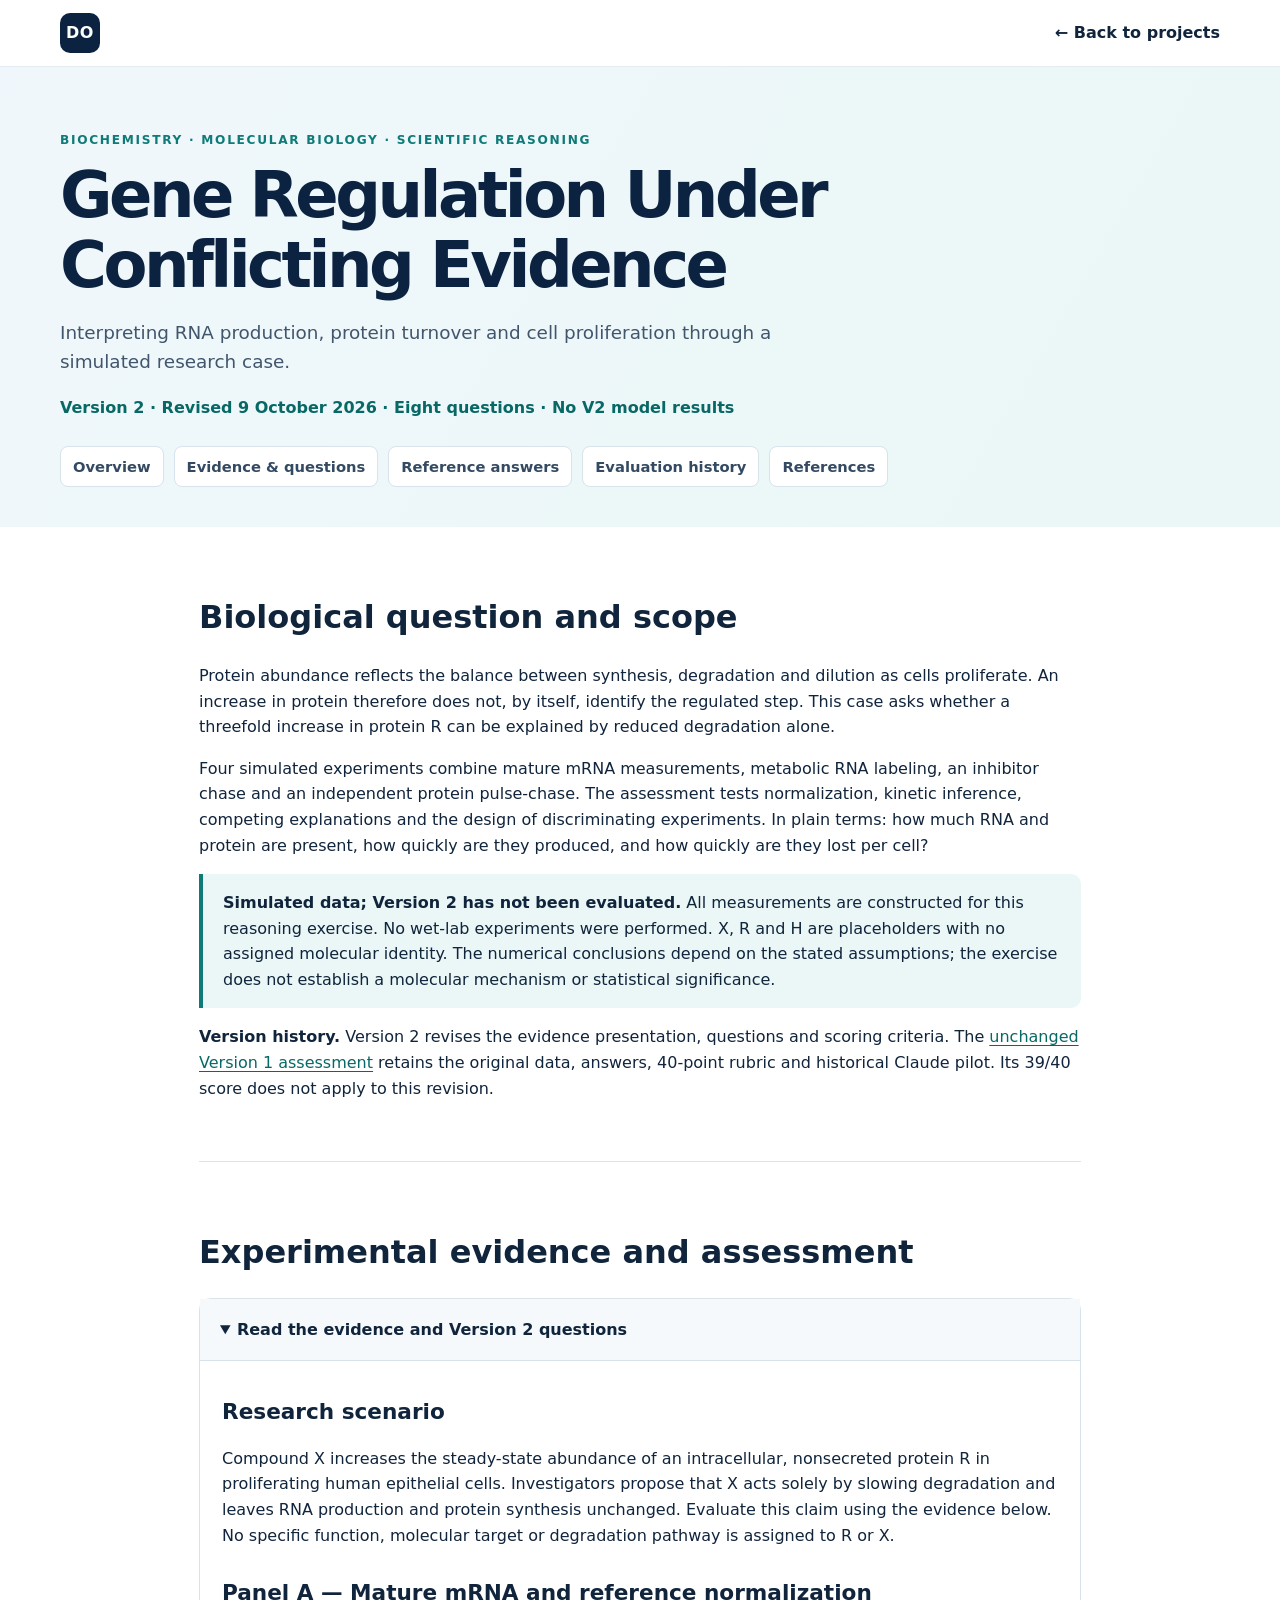
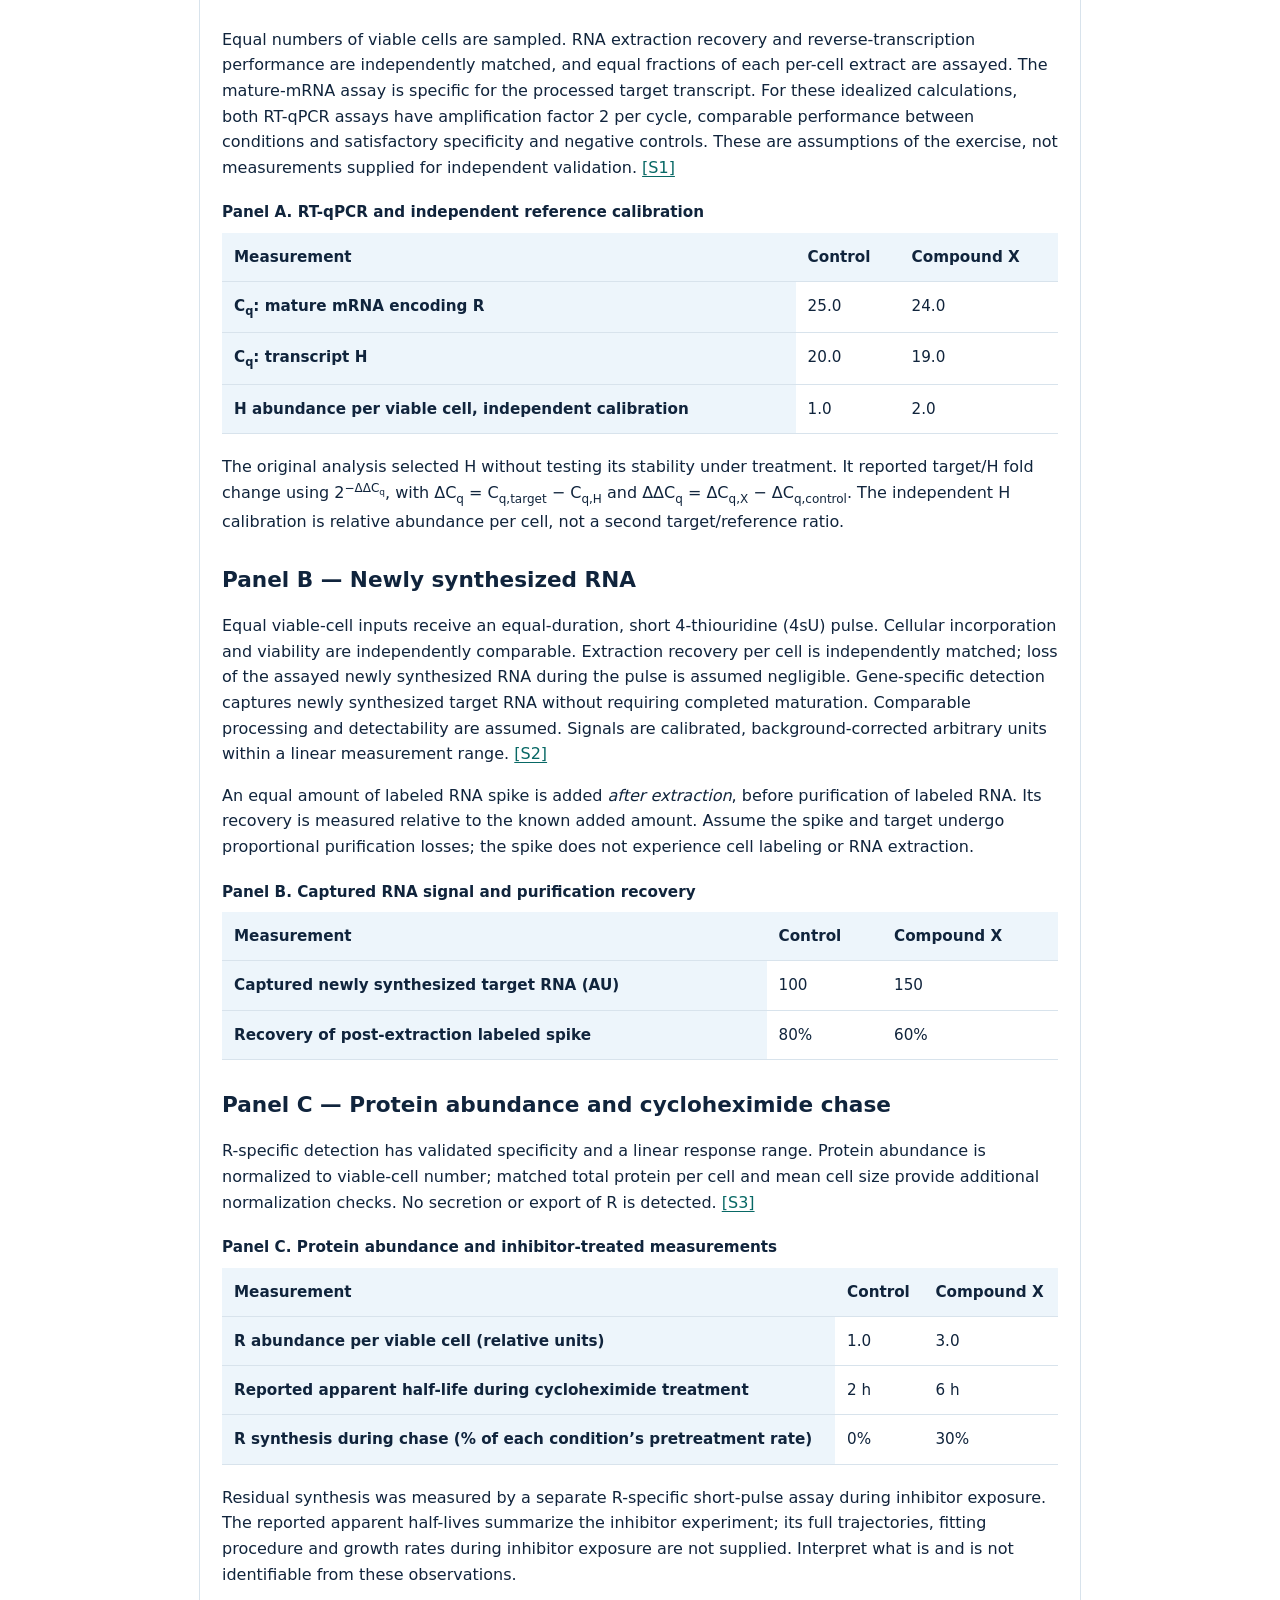
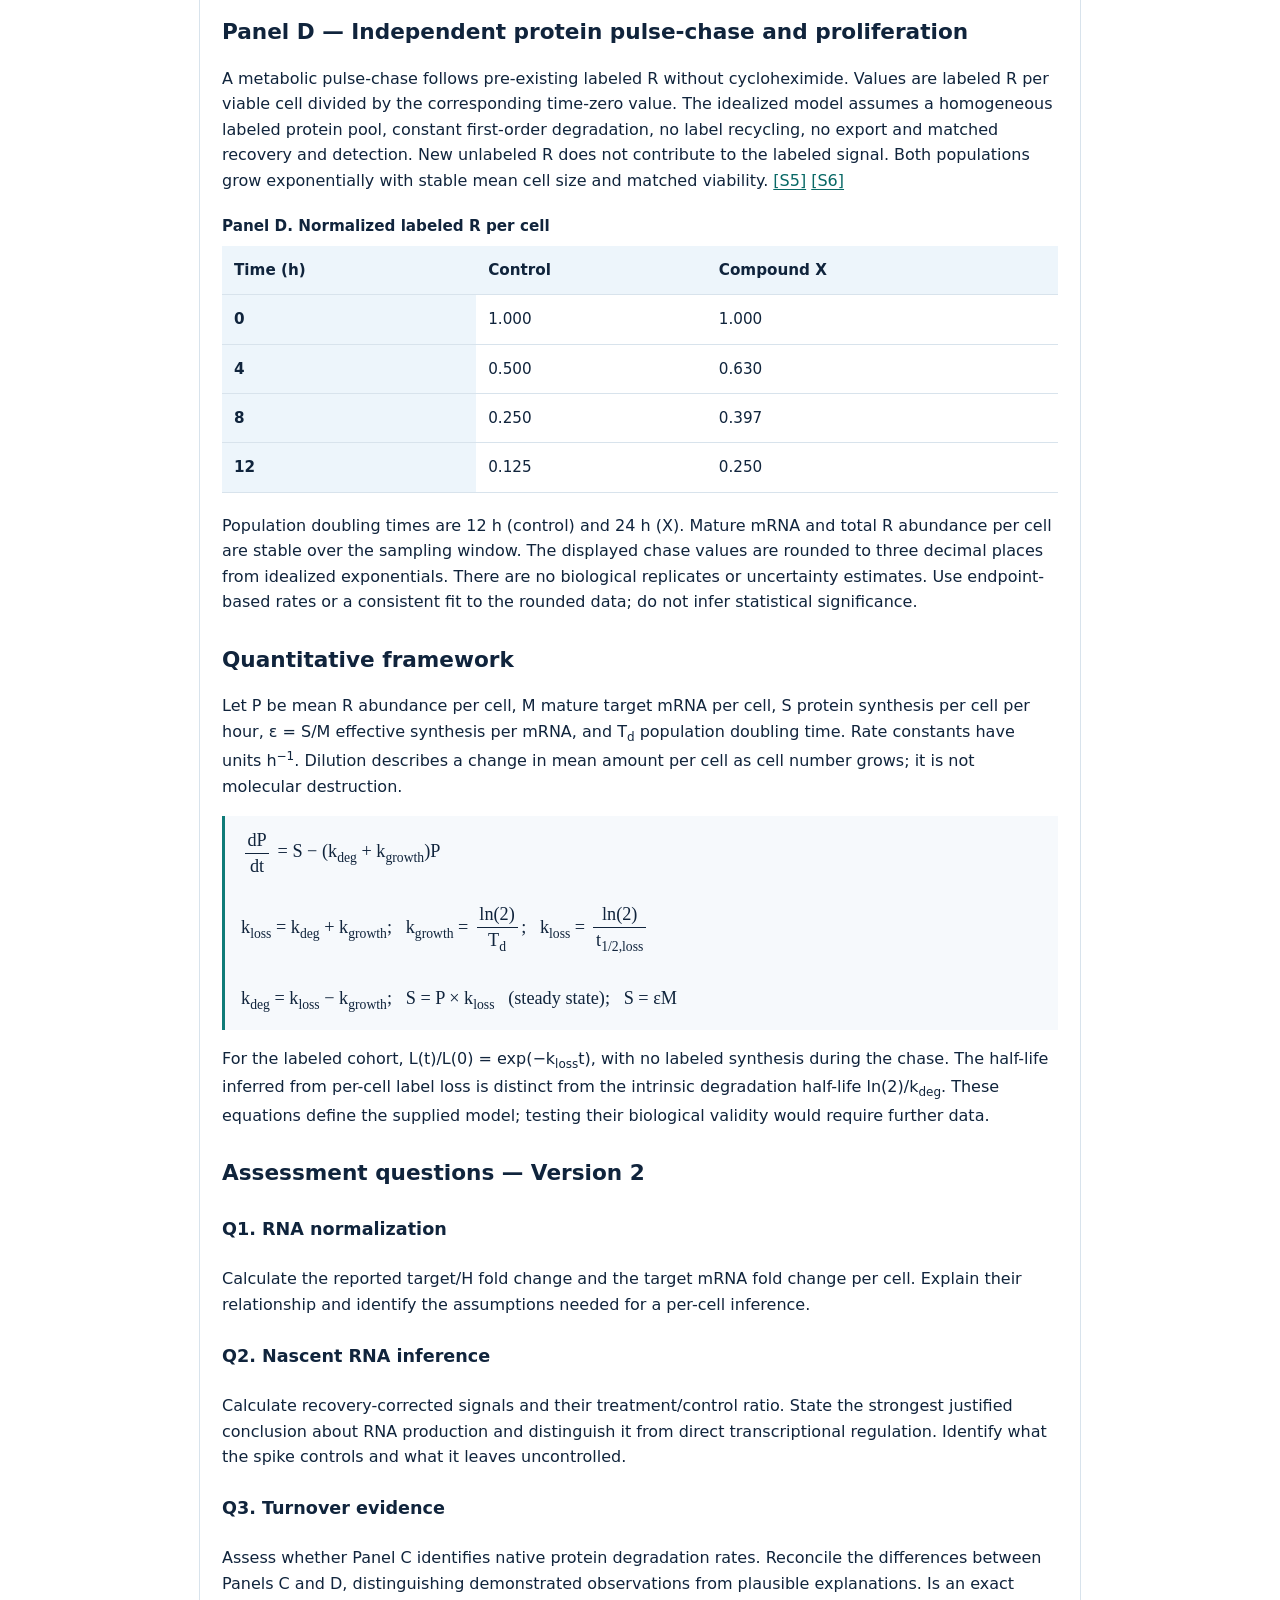
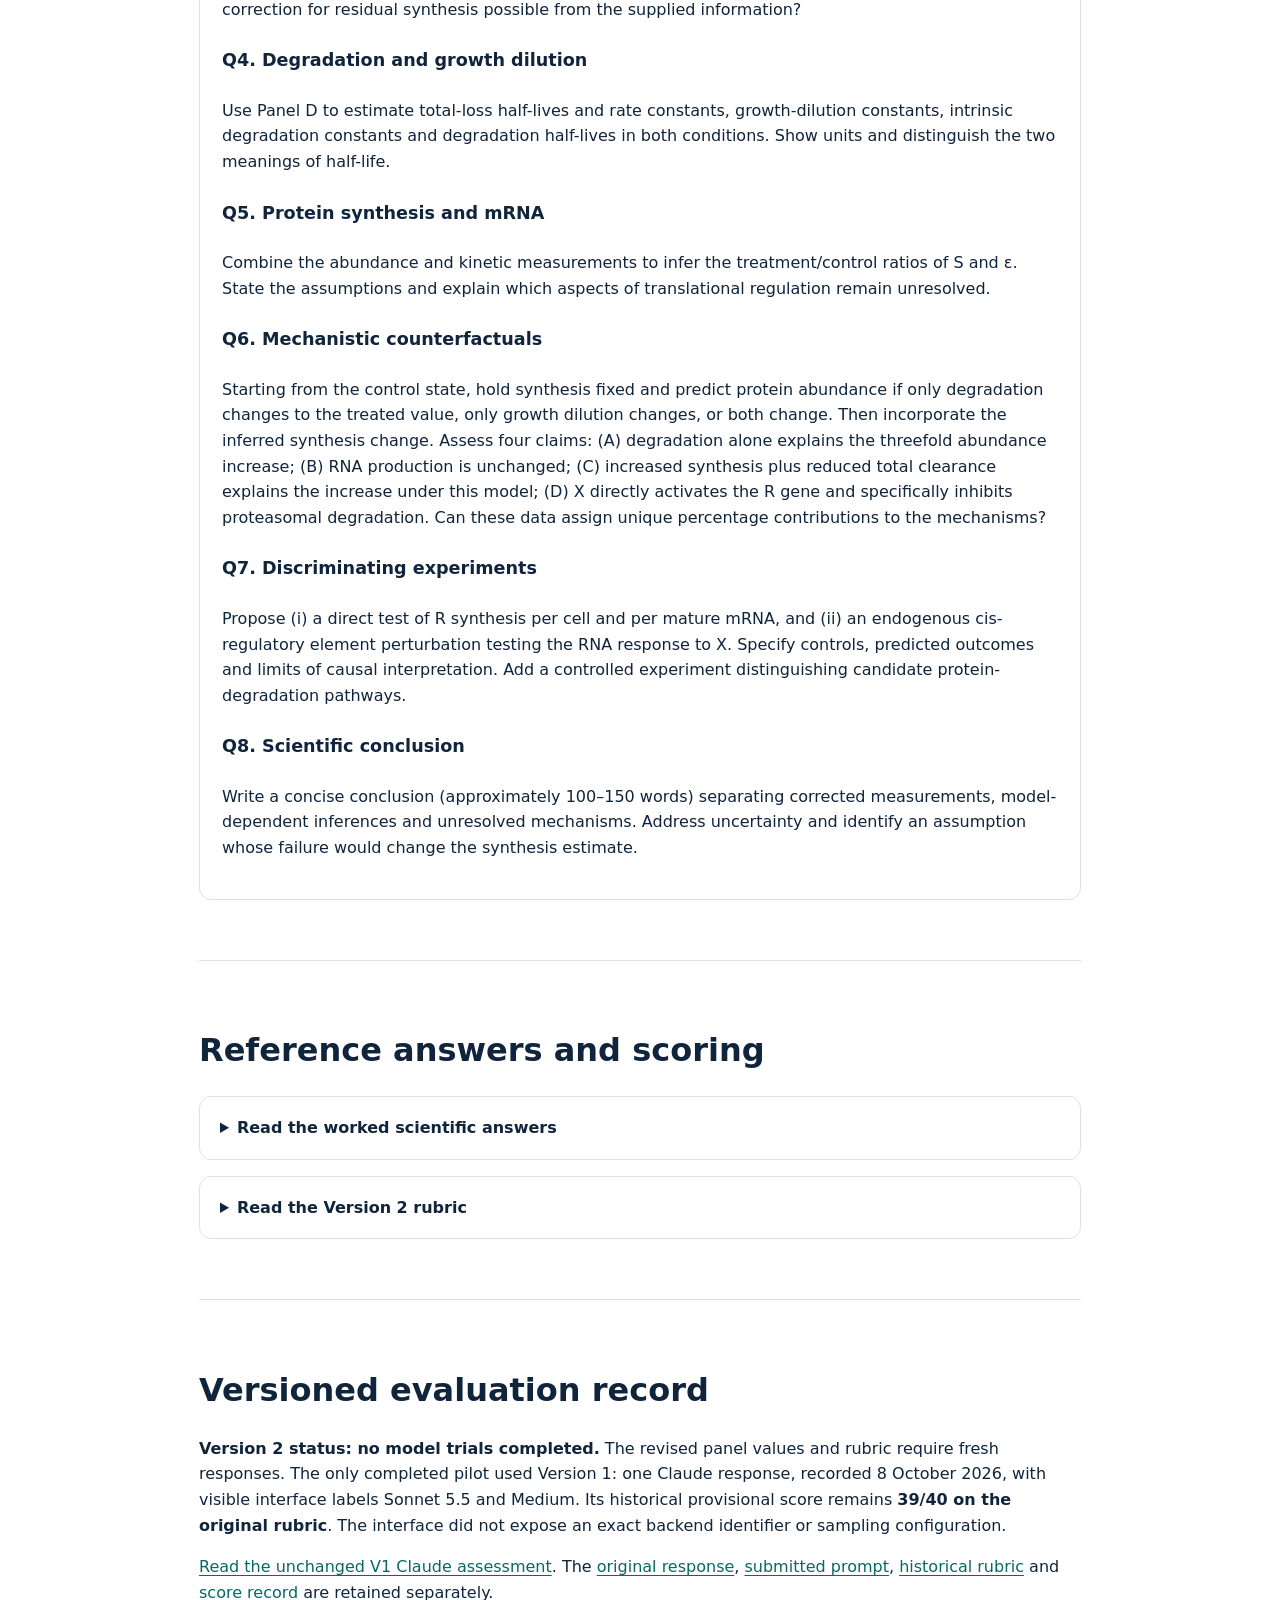
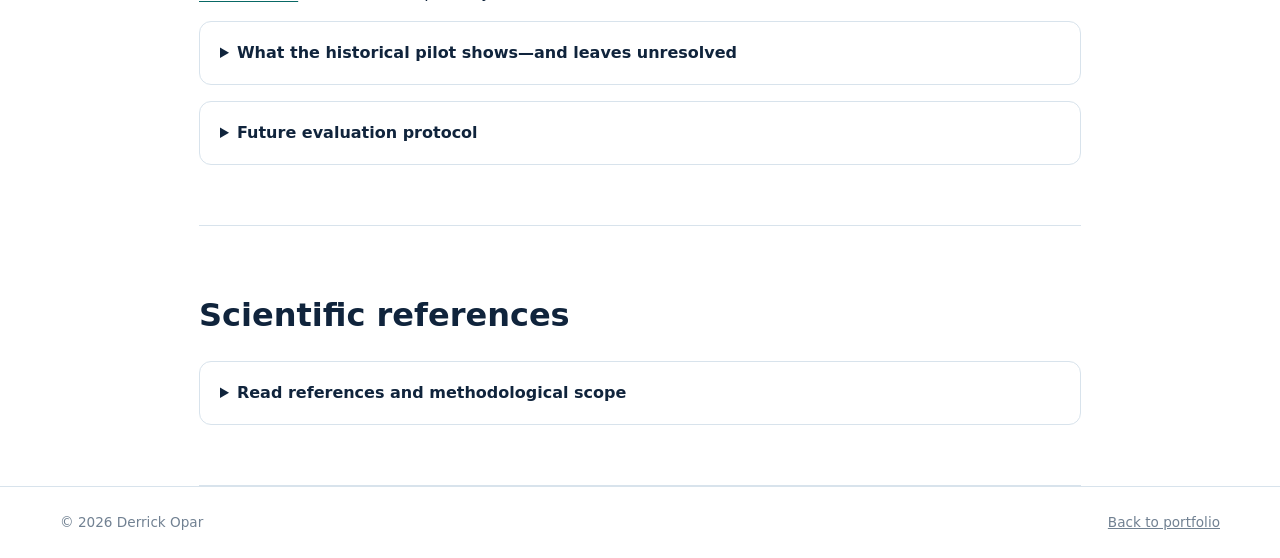
==== commit 915347a0: "Revise gene regulation case with verified V2 science, equations and rubric" ====
--- a/gene-regulation.html
+++ b/gene-regulation.html
@@ -1,131 +1,102 @@
 <!doctype html>
-<html lang="en"><head><meta charset="utf-8"><meta name="viewport" content="width=device-width, initial-scale=1"><meta name="description" content="Why does protein abundance triple? Explore a molecular biology reasoning case, its evidence, explained answers and Claude pilot evaluation."><title>Gene Regulation Under Conflicting Evidence | Derrick Opar</title><link rel="stylesheet" href="styles.css?v=20261007-nhanes"><style>
+<html lang="en"><head><meta charset="utf-8"><meta name="viewport" content="width=device-width, initial-scale=1"><meta name="description" content="Version 2 of a simulated molecular biology reasoning assessment: RNA normalization, protein turnover, growth dilution and defensible mechanistic inference."><title>Gene Regulation — Version 2 | Derrick Opar</title><link rel="stylesheet" href="styles.css?v=20261007-nhanes"><style>
 .project-hero{padding:64px 0 40px;background:linear-gradient(120deg,#f0f7fc,#eaf7f6)}
 .project-hero h1{font-size:clamp(2.4rem,5vw,4.2rem);line-height:1.08;max-width:900px}.lead{max-width:760px;font-size:1.15rem;color:#41566c}
 .reading{max-width:930px;margin:auto;padding:0 24px}.reading section{padding:44px 0;border-bottom:1px solid var(--line);scroll-margin-top:90px}.reading h2{font-size:2rem;line-height:1.2}.reading h3{font-size:1.35rem;margin:28px 0 12px}.reading h4{font-size:1.1rem;margin-top:24px}
 .reading a{color:#086865;text-underline-offset:3px}.notice{border-left:4px solid var(--teal);padding:16px 20px;background:var(--teal-soft);border-radius:0 10px 10px 0}.steps{display:grid;grid-template-columns:repeat(3,1fr);gap:16px;margin:26px 0}.step{padding:20px;background:var(--soft);border:1px solid var(--line);border-radius:12px}.step strong{display:block;color:var(--teal);margin-bottom:8px}
 details{margin:16px 0;border:1px solid var(--line);border-radius:12px;background:white}summary{padding:18px 20px;font-weight:750;cursor:pointer}details[open] summary{border-bottom:1px solid var(--line);background:var(--soft)}.detail-body{padding:6px 22px 22px}.table-scroll{overflow-x:auto;margin:20px 0}table{width:100%;border-collapse:collapse;font-size:.95rem}th,td{padding:12px;text-align:left;border-bottom:1px solid var(--line);vertical-align:top}th{background:var(--blue-soft)}
 .stat-row{display:flex;gap:12px;flex-wrap:wrap}.stat{padding:15px 20px;border-radius:12px;background:var(--soft);flex:1;min-width:150px}.stat strong{display:block;font-size:1.8rem;color:var(--teal)}.page-nav{display:flex;flex-wrap:wrap;gap:10px;margin:25px 0 0}.page-nav a{padding:8px 12px;background:white;border:1px solid var(--line);border-radius:8px;text-decoration:none;font-weight:650}.back{font-weight:700;text-decoration:none}.reading li{margin:9px 0}a:focus-visible,summary:focus-visible{outline:3px solid #0f7b78;outline-offset:4px}@media(max-width:650px){.steps{grid-template-columns:1fr}.project-hero{padding:38px 0 30px}.reading{padding:0 20px}.detail-body{padding:4px 14px 18px}.reading h2{font-size:1.65rem}.nav{gap:12px}.nav .back{font-size:.85rem}}@media print{.site-header,.page-nav{display:none}.project-hero{padding:15px 0}.reading section{padding:20px 0}details{break-inside:avoid}}
+
+.equation{font-family:Cambria,"Times New Roman",serif;font-size:1.14rem;line-height:2;padding:12px 16px;background:var(--soft);border-left:3px solid var(--teal);overflow-x:auto;max-width:100%}
+.frac{display:inline-flex;flex-direction:column;text-align:center;vertical-align:middle;line-height:1.35;margin:0 .2em}.frac>span:first-child{border-bottom:1px solid;padding:0 .15em}.frac>span:last-child{padding:0 .15em}
+sub,sup{font-size:.75em}caption{text-align:left;font-weight:700;padding:0 0 8px}td:first-child{min-width:150px}.version{font-weight:750;color:#086865}.reading p,.reading li{overflow-wrap:anywhere}.reading h3[id]{scroll-margin-top:105px}.reading code{overflow-wrap:anywhere}summary:hover{background:var(--soft)}.table-scroll:focus-visible{outline:3px solid #0f7b78;outline-offset:3px}
+@media(max-width:650px){.project-hero h1{font-size:2.35rem;letter-spacing:-.035em}.equation{font-size:1rem;padding:10px}.reading h2{font-size:1.65rem}.stat{min-width:120px}.nav{flex-direction:row;align-items:center}.reading section{padding:32px 0}}
+@media(prefers-reduced-motion:reduce){html{scroll-behavior:auto}}
 </style></head>
 <body><a class="skip-link" href="#main">Skip to content</a><header class="site-header"><div class="wrap nav"><a class="brand" href="index.html" aria-label="Derrick Opar portfolio">DO</a><a class="back" href="index.html#work">← Back to projects</a></div></header>
-<main id="main"><div class="project-hero"><div class="wrap"><p class="eyebrow">BIOCHEMISTRY · MOLECULAR BIOLOGY · SCIENTIFIC REASONING</p><h1>Gene Regulation Under Conflicting Evidence</h1><p class="lead">A cell contains three times as much protein. Is it making more, breaking down less, or doing both? Follow the evidence before deciding.</p><p>Eight connected questions · Explained answers · One Claude pilot</p><nav class="page-nav" aria-label="Project sections"><a href="#overview">Overview</a><a href="#case">The case</a><a href="#answers">Answers &amp; scoring</a><a href="#evaluation">Claude trial</a><a href="#references">References</a></nav></div></div>
-<div class="reading"><section id="overview"><p class="eyebrow">START WITH THE QUESTION</p><h2>More protein does not tell us why</h2><p>Genes contain instructions for making proteins. Cells copy those instructions into messenger RNA (mRNA), then use that RNA to build proteins. At the same time, proteins are broken down and distributed among new cells as the population grows.</p><div class="steps"><div class="step"><strong>1. Read the instructions</strong>Measure existing and newly made RNA, checking how the measurements were compared.</div><div class="step"><strong>2. Follow the protein</strong>Separate protein production, breakdown and dilution caused by cell division.</div><div class="step"><strong>3. Test the explanation</strong>Combine the evidence, judge competing claims and propose a controlled follow-up experiment.</div></div><div class="notice"><strong>A simulated research case.</strong> All measurements are constructed for this exercise. Compound X is the treatment, protein R is the measured protein, and H is an RNA reference. These labels do not imply known molecular identities. No laboratory experiments were performed for this project.</div><p>The aim is to interpret experiments and justify conclusions, rather than recall isolated facts. The case includes all numerical evidence and equations needed; no coding is required.</p></section>
-<section id="case"><p class="eyebrow">THE EVIDENCE</p><h2>Can slower breakdown explain everything?</h2><p>A research team claims that its treatment triples protein R solely by slowing degradation. Four evidence panels contain the information needed to audit that claim.</p><details open><summary>Read the scenario, evidence tables and eight questions</summary><div class="detail-body"><h3>The case: an apparently simple result</h3>
-<h4>Research scenario</h4>
-<p>A team studies an intracellular, nonsecreted protein R in proliferating human epithelial cells. Compound X increases its abundance. The team concludes: &quot;Compound X triples protein R solely by slowing its degradation; transcription and translation are unchanged.&quot;</p>
-<p>Protein R has no assumed molecular target, function or degradation route. Interpret only the evidence. The methods are realistic research methods, but the complete dataset is constructed for this exercise.</p>
-<h4>Panel A - Mature RNA and a reference transcript</h4>
-<p>Equal numbers of viable cells are sampled. Input handling and RNA recovery are independently matched. For this idealized calculation only, both RT-qPCR assays have a per-cycle amplification factor of 2 and equivalent reverse-transcription performance. Specificity and negative controls pass.</p>
-<div class="table-scroll" role="region" aria-label="Evidence table" tabindex="0"><table><thead><tr><th scope="col">Measurement</th><th scope="col">Control</th><th scope="col">Compound X</th></tr></thead><tbody><tr><td>Cq: mRNA encoding protein R</td><td>25.0</td><td>24.0</td></tr><tr><td>Cq: reference transcript H</td><td>20.0</td><td>19.0</td></tr><tr><td>H abundance per viable cell, independent calibration</td><td>1.0</td><td>2.0</td></tr></tbody></table></div>
-<p>H was selected without validating its stability under treatment. The initial report used 2^(-delta-delta-Cq), where delta-Cq is target Cq minus H Cq. A lower Cq means more starting template under the stated assumptions. <a href="#source-s1">[S1]</a></p>
-<h4>Panel B - Newly synthesized RNA and recovery</h4>
-<p>Equal viable-cell inputs undergo the same short 4-thiouridine labeling pulse. Incorporation and viability checks are equivalent; decay during the pulse is assumed negligible. An equal amount of labeled RNA spike is added after RNA extraction but before labeled-RNA purification. Its recovery reflects purification yield, not cellular uptake or transcription. <a href="#source-s2">[S2]</a></p>
-<div class="table-scroll" role="region" aria-label="Evidence table" tabindex="0"><table><thead><tr><th scope="col">Measurement</th><th scope="col">Control</th><th scope="col">Compound X</th></tr></thead><tbody><tr><td>Captured gene-specific newly made RNA signal</td><td>100</td><td>100</td></tr><tr><td>Recovery of the added labeled spike</td><td>80%</td><td>40%</td></tr></tbody></table></div>
-<p>Assume the spike and target experience proportional purification loss. Neither row alone is a transcription-rate measurement.</p>
-<h3>Protein evidence and model boundaries</h3>
-<h4>Panel C - Abundance and a flawed chase</h4>
-<p>R-specific detection has validated specificity and a linear range. Total protein per viable cell and average cell size are equivalent between conditions, so the normalized abundance comparison is interpretable per cell. There are no observed secretion or export losses. <a href="#source-s3">[S3]</a></p>
-<div class="table-scroll" role="region" aria-label="Evidence table" tabindex="0"><table><thead><tr><th scope="col">Measurement</th><th scope="col">Control</th><th scope="col">Compound X</th></tr></thead><tbody><tr><td>R protein abundance per viable cell</td><td>1.0</td><td>3.0</td></tr><tr><td>Apparent half-life in a cycloheximide chase</td><td>2 hours</td><td>6 hours</td></tr><tr><td>R-specific synthesis persisting during chase, relative to each condition before inhibition</td><td>0%</td><td>30%</td></tr></tbody></table></div>
-<p>The last row is a dedicated short-pulse synthesis control during the chase. It is not a pretreatment translation-efficiency measurement. Continued synthesis invalidates a simple decay-only interpretation in the treated condition. Global translation inhibition can also perturb degradation machinery. <a href="#source-s4">[S4]</a></p>
-<h4>Panel D - Independent turnover and cell growth</h4>
-<p>An independent metabolic pulse-chase follows pre-existing labeled R without cycloheximide. Each result is labeled R per viable cell divided by that condition&#x27;s own time-zero value. Label recycling, recovery and specificity controls pass. Both populations expand exponentially with stable mean cell size; viability is matched. [S5, S6]</p>
-<div class="table-scroll" role="region" aria-label="Evidence table" tabindex="0"><table><thead><tr><th scope="col">Chase time</th><th scope="col">Control: labeled R per cell</th><th scope="col">Compound X: labeled R per cell</th></tr></thead><tbody><tr><td>0 hours</td><td>1.000000</td><td>1.000000</td></tr><tr><td>4 hours</td><td>0.500000</td><td>0.629961</td></tr><tr><td>8 hours</td><td>0.250000</td><td>0.396850</td></tr><tr><td>12 hours</td><td>0.125000</td><td>0.250000</td></tr></tbody></table></div>
-<p>Population doubling times are 12 hours for control and 24 hours for treatment. RNA and protein abundance per cell are stable over the sampling window: a steady state per cell, not a nongrowing population. All values are idealized point values, with no replicates or uncertainty estimates. Statistical significance cannot be calculated.</p>
-<h4>Supplied model</h4>
-<p>For this case, protein clearance per cell includes degradation and dilution from population growth. Assume homogeneous first-order degradation and no other loss route. [S5, S6]</p>
-<ul><li>k_loss = ln(2) / apparent half-life from Panel D.</li><li>k_growth = ln(2) / population doubling time.</li><li>k_degradation = k_loss - k_growth.</li><li>At steady state: P = S / k_loss.</li><li>S = e x M, where M is mature mRNA per cell and e is effective protein synthesis per mRNA.</li></ul>
-<p>Use ln(2) = 0.693147. In the chase, labeled R per cell falls through both degradation and distribution among increasing cell numbers. The supplied model is a reasoning aid, not a claim that all real proteins follow these assumptions.</p>
-<h3>Questions for the solver</h3>
-<p>1. <strong>Audit the RNA conclusion.</strong> Calculate the originally reported target/H fold change. Use the independent H calibration to infer the target mRNA change per cell. Explain why the two answers differ. State an assumption needed for this inference.</p>
-<p>2. <strong>Correct newly made RNA.</strong> Calculate the recovery-corrected treated/control signal ratio. What does it support about RNA production, and what does it fail to establish? Explain why the spike cannot validate cellular label incorporation.</p>
-<p>3. <strong>Choose defensible turnover evidence.</strong> Can the Panel C half-lives be used as native degradation half-lives? Explain the effect of residual synthesis, identify another inhibitor-related concern, and state why Panel D is the better starting point.</p>
-<p>4. <strong>Separate degradation from dilution.</strong> Use Panel D to calculate k_loss, k_growth and k_degradation in both conditions, in inverse hours. Calculate the degradation-only half-lives and distinguish them from the observed per-cell loss half-lives.</p>
-<p>5. <strong>Reconcile protein and RNA.</strong> Infer the treated/control synthesis-rate ratio at steady state. Then infer the effective synthesis-per-mRNA ratio. Quantify how synthesis and total clearance combine to explain threefold protein abundance. Does this prove that no individual translation-regulatory process changed?</p>
-<p>6. <strong>Judge competing claims.</strong> Assess these statements: A, degradation alone explains the increase; B, translation efficiency must have risen threefold; C, the stated model supports both increased synthesis and reduced total clearance; D, compound X directly inhibits a proteasome enzyme. Support or reject each using the supplied evidence.</p>
-<p>7. <strong>Design discriminating follow-up work.</strong> Propose one experiment to test the inferred synthesis-per-mRNA result and one to test whether a candidate endogenous cis-regulatory element is necessary for the RNA response to X. Give controls, observable outcomes and a remaining limitation for each. Explain why element dependence would not establish direct molecular action by X. Name one control needed before attributing slower degradation to a particular molecular pathway.</p>
-<p>8. <strong>Write a defensible conclusion.</strong> Replace the team&#x27;s claim with three sentences: observations, model-dependent interpretation, and what remains unresolved. Explain why these simulated point values cannot support a statistical-significance claim.</p></div></details></section>
-<section id="answers"><p class="eyebrow">THE REASONING</p><h2>Work through the explanation</h2><p>Try the questions before opening the answers. Each answer connects the calculations to what the experiment can—and cannot—establish.</p><details><summary>Reference answers and worked calculations</summary><div class="detail-body"><h3>Reference answers: questions 1-3</h3>
-<h4>Q1 - A stable ratio can hide two changing quantities</h4>
-<p>Control delta-Cq = 25 - 20 = 5. Treated delta-Cq = 24 - 19 = 5. Delta-delta-Cq = 0, so the reported target/H fold change is 2^0 = 1.</p>
-<p>But H per cell doubles. Target per cell therefore changes by 1 x 2 = 2-fold. The one-cycle reduction in target Cq is consistent with that result under the equal-input and amplification assumptions. H is an unsuitable invariant reference here. The ratio was unchanged; target abundance was not. Recovery matching and valid independent H calibration are essential. [S1; original calculation]</p>
-<h4>Q2 - Equal captured signal is not equal production</h4>
-<p>Control corrected signal = 100 / 0.80 = 125. Treatment = 100 / 0.40 = 250. Treated/control = 2.</p>
-<p>Under the matched-incorporation and short-pulse assumptions, this supports approximately twice as much RNA production per cell during that window. It does not prove direct promoter activation, identify a transcription factor, establish all earlier time points, or independently quantify RNA degradation. The post-extraction spike only monitors downstream recovery; uptake and incorporation require separate controls. [S2; original calculation]</p>
-<h4>Q3 - A chase must actually stop the input</h4>
-<p>The treated chase retains 30% of its original R synthesis. R abundance therefore follows production minus loss, not decay alone. Remaining production makes disappearance slower than it would be with full blockade; fitting a simple exponential can produce a misleading apparent half-life. The 2-versus-6-hour values are not reliable estimates of native degradation.</p>
-<p>Even complete synthesis inhibition would not establish an unperturbed degradation system: a global inhibitor can deplete short-lived components of degradation machinery. S4 demonstrates this problem in a yeast pathway; it is a caution here, not proof of the same human mechanism.</p>
-<p>Panel D avoids cycloheximide and follows an existing labeled cohort with defined controls. It is more appropriate for inference, but still requires growth correction and its own labeling assumptions. [S4, S5]</p>
-<h3>Reference answers: questions 4-5</h3>
-<h4>Q4 - Protein loss per cell includes growth dilution</h4>
-<p>Panel D control reaches 0.5 at 4 hours, so its loss half-life is 4 hours. Treatment reaches 0.25 at 12 hours: two half-lives, giving a 6-hour loss half-life.</p>
-<div class="table-scroll" role="region" aria-label="Evidence table" tabindex="0"><table><thead><tr><th scope="col">Quantity</th><th scope="col">Control</th><th scope="col">Compound X</th></tr></thead><tbody><tr><td>Observed per-cell loss half-life, hours</td><td>4</td><td>6</td></tr><tr><td>k_loss, per hour</td><td>0.173287</td><td>0.115525</td></tr><tr><td>k_growth, per hour</td><td>0.057762</td><td>0.028881</td></tr><tr><td>k_degradation = k_loss - k_growth, per hour</td><td>0.115525</td><td>0.086643</td></tr><tr><td>Degradation-only half-life, hours</td><td>6</td><td>8</td></tr></tbody></table></div>
-<p>Actual degradation becomes slower by a rate ratio of 0.086643 / 0.115525 = 0.75, or a half-life ratio of 8 / 6 = 1.333. Total per-cell clearance falls to two-thirds of control because degradation and growth dilution both fall. A cell population growing more slowly dilutes the labeled protein among new cells more slowly. [S5, S6; original calculation]</p>
-<h4>Q5 - Both synthesis and clearance contribute</h4>
-<p>At steady state, S = P x k_loss. The synthesis-rate ratio is 3 x (0.115525 / 0.173287) = 2.</p>
-<p>Mature mRNA per cell is twofold higher. Effective synthesis per mRNA therefore changes by S_ratio / M_ratio = 2 / 2 = 1.</p>
-<p>The abundance ratio can be reconstructed as:</p>
-<p>P_ratio = S_ratio x (k_loss_control / k_loss_treated) = 2 x 1.5 = 3.</p>
-<p>The model requires twice the synthesis flux and lower clearance, rather than degradation alone. Unchanged effective synthesis per mRNA is a net inferred result, not a direct measurement proving that every translation-regulatory step is unchanged. Compensating processes or unmodeled effects remain possible. No percentage allocation of the overall abundance change is uniquely implied by this multiplicative calculation. [S5, S6; original calculation]</p>
-<h3>Reference answers: questions 6-8</h3>
-<h4>Q6 - Which claims survive?</h4>
-<p><strong>A: Reject as a sole explanation.</strong> If synthesis stayed fixed, the measured clearance change would predict 1.5-fold abundance, not threefold. Also, slower cell growth contributes to clearance.</p>
-<p><strong>B: Reject.</strong> The inferred effective synthesis-per-mRNA ratio is 1, not 3, under the supplied model. This does not establish that every translation-control process is unchanged.</p>
-<p><strong>C: Support conditionally.</strong> Twice the synthesis combined with a clearance factor of 1.5 reconstructs threefold abundance. The result depends on steady state, calibration and the turnover model.</p>
-<p><strong>D: Unsupported.</strong> There is no direct binding, enzyme activity, ubiquitination, localization or pathway-specific evidence. Reduced degradation does not identify its mechanism. [S1-S6; case-specific synthesis]</p>
-<h4>Q7 - Experiments that separate explanations</h4>
-<p><strong>Synthesis per mRNA:</strong> use an independent, R-specific short metabolic protein-labeling time course without cycloheximide, quantify newly made R, and measure calibrated R mRNA per viable cell in parallel. Control labeling precursor enrichment, recovery, cell input, viability and assay specificity; include multiple early times and account for degradation of labeled product. A twofold synthesis increase alongside twofold mRNA supports the inferred ratio of 1; a reproducible discrepancy challenges the model. A single pulse intensity is confounded by labeling kinetics and degradation. <a href="#source-s5">[S5]</a></p>
-<p><strong>Endogenous regulatory-element dependence:</strong> perturb a candidate cis-regulatory element at the R locus, using precise sequence editing or carefully controlled CRISPR interference, and quantify calibrated newly made R RNA in vehicle and X conditions. Include non-targeting and nearby control perturbations, multiple independently validated edits or guides, viable-cell input, a check that basal expression remains measurable, and restoration of the element where feasible. A selective reduction in the X response supports element dependence. A general loss of basal expression alone does not isolate the X response. Off-target changes, chromatin spreading or redundant elements can complicate interpretation. Dependence does not establish direct binding by X: upstream regulation can still require the same element. A matched reporter is acceptable as supporting evidence, with copy/delivery and reporter-turnover controls, but cannot substitute entirely for the endogenous context. [S1, S2, S7; proposed design]</p>
-<p><strong>Degradation pathway:</strong> require a specific pathway perturbation with verified target engagement and an independent turnover readout, plus rescue or an orthogonal perturbation where feasible. Inhibitor-induced accumulation alone is insufficient to identify the route. [S4, S5; proposed design]</p>
-<h4>Q8 - Corrected conclusion</h4>
-<p>After correcting the assay normalization and recovery, compound X is associated with twofold mature and newly made RNA signals and threefold protein R abundance per viable cell. Under the steady-state model, the evidence implies twice the protein synthesis flux and reduced clearance from both slower degradation and slower growth, with unchanged net synthesis per mRNA. Direct molecular targets, promoter mechanisms and statistical reliability remain unresolved because the case supplies simulated point values without biological replicates or uncertainty estimates.</p></div></details><details><summary>Scoring guide · 40 points</summary><div class="detail-body"><h3>Scoring rubric: 40 points</h3>
-<p>The rubric scores scientific reasoning, not exact wording. It has not been calibrated using independent reviewers or an AI response dataset.</p>
-<div class="table-scroll" role="region" aria-label="Evidence table" tabindex="0"><table><thead><tr><th scope="col">Question</th><th scope="col">Points</th><th scope="col">Explicit credit criteria</th></tr></thead><tbody><tr><td>Q1</td><td>5</td><td>delta-Cq and fold 1 (1); target per cell fold 2 (2); unstable reference explanation (1); valid input/calibration assumption (1)</td></tr><tr><td>Q2</td><td>4</td><td>corrected values 125 and 250 (1); ratio 2 (1); bounded production interpretation (1); spike cannot test incorporation (1)</td></tr><tr><td>Q3</td><td>4</td><td>residual synthesis invalidates decay-only model (2); another inhibitor artifact (1); independent chase preference with caveat (1)</td></tr><tr><td>Q4</td><td>8</td><td>loss half-lives 4 and 6 (2); loss rates (2); growth rates (1); corrected degradation rates (1); half-lives 6 and 8 (1); dilution explanation (1)</td></tr><tr><td>Q5</td><td>6</td><td>synthesis ratio 2 (2); synthesis/mRNA ratio 1 (2); reconstructs 2 x 1.5 = 3 (1); avoids overclaiming unchanged translation (1)</td></tr><tr><td>Q6</td><td>4</td><td>one point for each correctly judged claim with an evidence-based reason</td></tr><tr><td>Q7</td><td>6</td><td>synthesis experiment/readout (1), controls (1), prediction/limitation (1); promoter experiment/readout (1), controls/prediction/bounded inference (1); pathway-specific control (1)</td></tr><tr><td>Q8</td><td>3</td><td>corrected observations (1); conditional multimechanism interpretation (1); unresolved mechanism and missing statistical uncertainty (1)</td></tr></tbody></table></div>
-<h4>Consistent grading rules</h4>
-<p>Accept approximately 0.1733, 0.1155, 0.0578, 0.0289 and 0.0866 per hour and equivalent algebra. Allow a 1% numerical tolerance for rounding. Credit correct later reasoning that consistently carries a minor earlier arithmetic error, but do not restore points for the original wrong number. Do not double-penalize the same error within a criterion.</p>
-<p>For experimental proposals, accept alternatives that measure the required quantity, specify controls and distinguish outcomes. A promoter reporter cannot, on its own, demonstrate direct binding of compound X. A quantitative pathway claim needs evidence beyond protein accumulation.</p>
-<p>Do not invent a pass threshold, label scores as Turing-approved, or claim graduate-level difficulty has been measured. Claiming statistical significance earns no credit for the relevant uncertainty criterion; it does not automatically erase unrelated correct reasoning.</p></div></details><div class="notice"><strong>The central finding:</strong> the supplied model requires increased protein synthesis and reduced total clearance. Slower breakdown alone does not explain the threefold increase. An unchanged net synthesis rate per mRNA does not prove that every step of translation stayed unchanged.</div></section>
-<section id="evaluation"><p class="eyebrow">PUTTING THE CASE TO A MODEL</p><h2>The Claude pilot</h2><p>The same eight questions were submitted without the reference answers or scoring guide. The response was assessed against the original rubric.</p><div class="stat-row"><div class="stat"><strong>1</strong>Completed response</div><div class="stat"><strong>8</strong>Questions assessed</div><div class="stat"><strong>39 / 40</strong>Provisional rubric score</div></div><p>Claude recovered the main calculations, but added an unsupported correction to the inhibitor experiment. The review records that issue separately because the original scoring guide did not assign a penalty for it.</p><p><strong>Test recorded:</strong> 8 October 2026 · Claude web · Visible labels: Sonnet 5.5, Medium. One trial is a pilot, not a general model ranking.</p><details><summary>Read the question-level assessment and scientific findings</summary><div class="detail-body"><h3>Claude pilot: one response to the gene-regulation case</h3>
-<p>Date: 8 October 2026. Interface: Claude web, Incognito, Microsoft Edge. Visible model and effort labels: <strong>Sonnet 5.5 — Medium</strong>. Exact backend version and sampling settings were not exposed.</p>
-<h4>Result</h4>
-<p><strong>Provisional rubric score: 39/40.</strong></p>
-<p>Claude correctly recovered the main results: mature mRNA doubled; corrected newly made RNA doubled; degradation-only half-lives were 6 and 8 hours; synthesis doubled; effective synthesis per mRNA was unchanged under the model. Increased synthesis and slower total clearance together explained threefold protein abundance.</p>
-<div class="table-scroll" role="region" aria-label="Evidence table" tabindex="0"><table><thead><tr><th scope="col">Question</th><th scope="col">Score</th><th scope="col">Reason</th></tr></thead><tbody><tr><td>Q1: RNA normalization</td><td>5/5</td><td>Correct normalized fold of 1, per-cell fold of 2, unstable reference explanation and assumptions.</td></tr><tr><td>Q2: Newly made RNA</td><td>3/4</td><td>Correct 125 and 250 signals, ratio 2 and spike limitations. Withheld the bounded-production interpretation point: the answer unnecessarily requires unchanged mRNA decay despite the stipulated negligible decay during the pulse.</td></tr><tr><td>Q3: Turnover evidence</td><td>4/4</td><td>Identifies residual synthesis, inhibitor perturbations and the independent chase&#x27;s advantages and limits. An unsupported additional calculation is discussed below.</td></tr><tr><td>Q4: Degradation and dilution</td><td>8/8</td><td>Correct loss, growth and degradation rates and half-lives, within the rounding tolerance.</td></tr><tr><td>Q5: Protein/RNA reconciliation</td><td>6/6</td><td>Correct synthesis ratio 2, effective per-mRNA ratio 1 and 2 × 1.5 = 3; appropriately avoids claiming every translation process is unchanged.</td></tr><tr><td>Q6: Competing claims</td><td>4/4</td><td>All four judgments and their central evidence-based reasons are correct.</td></tr><tr><td>Q7: Follow-up experiments</td><td>6/6</td><td>Appropriate synthesis and endogenous cis-element experiments, controls, predictions and limits; pathway perturbation control proposed.</td></tr><tr><td>Q8: Conclusion</td><td>3/3</td><td>Includes corrected observations, conditional model interpretation and mechanistic/statistical uncertainty. Does not strictly keep the requested three-sentence conclusion, but sentence count is not a rubric criterion.</td></tr><tr><td><strong>Total</strong></td><td><strong>39/40</strong></td><td><strong>Single-author provisional assessment.</strong></td></tr></tbody></table></div>
-<h4>Scientific issues beyond the numeric score</h4>
-<h5>1. Newly made RNA: distinguish pulse production from steady-state abundance</h5>
-<p>Claude writes that the result fits doubled RNA production “if mRNA decay is unchanged.” Panel B already stipulates equivalent incorporation, equal pulse durations and negligible decay during the pulse. Under those assumptions, the corrected pulse supports approximately doubled gene-specific RNA production over that interval without requiring unchanged long-term mRNA decay. It does not establish a direct molecular target of X or isolate individual transcription/processing steps. Mature RNA abundance alone still cannot separate production from decay.</p>
-<h5>2. The inhibitor chase cannot support the added exact correction</h5>
-<p>Claude uses P(t)/P0 = f + (1 − f) exp(−kt), sets f = 0.3 and derives a 1.8-fold half-life inflation and a corrected value near 3.3 hours. The qualitative concern about ongoing synthesis is sound; those numeric corrections are not identified by the supplied evidence.</p>
-<p>For constant residual synthesis and post-inhibitor loss, the general solution is P(t)/P0 = a + (1 − a) exp(−k_post t), where a = S_res/(k_post P0). If pre-inhibition steady state holds and S_res = 0.3 S_pre, then a = 0.3 k_pre/k_post. Setting a to 0.3 additionally assumes that the inhibitor leaves total clearance unchanged, precisely what is uncertain here. A single apparent half-life also does not specify how a non-exponential chase was fitted. The task therefore supports rejecting a decay-only interpretation, not recovering native degradation from that numeric adjustment.</p>
-<p>All explicit Q3 rubric criteria were met. The frozen rubric has no separate criterion for unsupported extra calculations, so no retrospective deduction was added.</p>
-<h5>3. A sequential contribution was described as a standalone effect</h5>
-<p>In Q5, the 1.25-fold growth contribution is conditional on degradation already having changed. Relative to the original control, changing only growth gives approximately 0.173287/(0.115525 + 0.028881) = 1.20, as does changing only degradation while retaining control growth. Changing both gives 1.50. Sequential factors 1.20 and 1.25 are valid, but the second should be labeled conditional rather than “alone.” Claude acknowledges order dependence, which partly qualifies the wording.</p>
-<p>Similarly, Q6&#x27;s “1.2–1.33×” degradation-only range mixes a baseline counterfactual protein-abundance ratio (1.20) with a degradation half-life ratio (8/6). The central rejection of degradation alone remains correct. Neither extra statement changed a scored core result; record these as qualitative issues rather than inventing new penalties.</p>
-<h4>What this pilot establishes</h4>
-<p>The supplied case is solvable by this model in this attempt, and its main numerical answer key is consistent with the response&#x27;s successful calculations. The attempt also exposes a weakness in the rubric: a response can earn almost full credit while adding unjustified quantitative claims.</p>
-<p>The case explicitly supplies equations and several interpretive clues. A high score on one scaffolded question set does not establish graduate-level difficulty, discrimination between models, repeatability or broad benchmark quality. Scientific correctness still requires review independent of both task author and solver. This exercise demonstrates task-design and evaluation work; it does not itself establish the applicant&#x27;s advanced research credentials or count as a peer-reviewed publication.</p></div></details></section>
-<section id="references"><p class="eyebrow">SCIENTIFIC FOUNDATIONS</p><h2>Methods and references</h2><p>The sources support the measurement methods and reasoning principles. They are not the origin of the simulated numbers.</p><details><summary>Read the annotated references</summary><div class="detail-body"><h3>References and source scope</h3>
-<p>Research checked on 8 October 2026. Numerical values in the case are original simulated teaching values, not extracted from these studies. No source establishes a mechanism for fictional compound X or protein R.</p>
-<h4 id="source-s1">S1</h4>
-<p><a href="https://academic.oup.com/clinchem/article/71/6/634/8119148" target="_blank" rel="noopener noreferrer">Bustin et al. (2025). MIQE 2.0: Revision of the Minimum Information for Publication of Quantitative Real-Time PCR Experiments Guidelines. Clinical Chemistry 71:634-651.</a></p>
-<p>Peer-reviewed methodological consensus. Reference validation, amplification efficiency, normalization and reporting. Publisher search-index content accessed; direct page retrieval was intermittent.</p>
-<h4 id="source-s2">S2</h4>
-<p><a href="https://pmc.ncbi.nlm.nih.gov/articles/PMC5447484/" target="_blank" rel="noopener noreferrer">Russo et al. (2017). Metabolic Labeling and Recovery of Nascent RNA to Accurately Quantify mRNA Stability. Methods 120:39-48.</a></p>
-<p>Peer-reviewed methods article. Recovery spike controls, labeling incorporation and perturbation. Full-text methods inspected.</p>
-<h4 id="source-s3">S3</h4>
-<p><a href="https://pmc.ncbi.nlm.nih.gov/articles/PMC3971489/" target="_blank" rel="noopener noreferrer">Taylor and Posch (2014). The Design of a Quantitative Western Blot Experiment. BioMed Research International 2014:361590.</a></p>
-<p>Peer-reviewed methodological article with assay demonstrations. Linear range, antibody specificity and normalization. Full-text workflow inspected; authors were affiliated with an assay vendor.</p>
-<h4 id="source-s4">S4</h4>
-<p><a href="https://pmc.ncbi.nlm.nih.gov/articles/PMC5766948/" target="_blank" rel="noopener noreferrer">Oh, Chen and Varshavsky (2017). A reference-based protein degradation assay without global translation inhibitors. Journal of Biological Chemistry 292:21457-21465.</a></p>
-<p>Peer-reviewed original research in yeast. Demonstrates a specific translation-inhibitor artifact; does not establish its magnitude in human cells or fictional protein R. Full-text results inspected.</p>
-<h4 id="source-s5">S5</h4>
-<p><a href="https://journals.plos.org/plosone/article?id=10.1371/journal.pone.0080423" target="_blank" rel="noopener noreferrer">Fierro-Monti et al. (2013). A Novel Pulse-Chase SILAC Strategy Measures Changes in Protein Decay and Synthesis Rates Induced by Perturbation of Proteostasis with an Hsp90 Inhibitor. PLOS ONE 8:e80423.</a></p>
-<p>Peer-reviewed original research in human cells. Protein synthesis/decay modeling and correction for growth dilution. Publisher equations and interpretation inspected.</p>
-<h4 id="source-s6">S6</h4>
-<p><a href="https://www.pnas.org/doi/10.1073/pnas.2313107121" target="_blank" rel="noopener noreferrer">Maximum entropy determination of mammalian proteome dynamics (2024). Proceedings of the National Academy of Sciences. DOI: 10.1073/pnas.2313107121.</a></p>
-<p>Peer-reviewed original research. First-order turnover, half-life and steady-state relationships; pulse-chase assumptions. Publisher article and indexed equation text inspected.</p>
-<h4 id="source-s7">S7</h4>
-<p><a href="https://pmc.ncbi.nlm.nih.gov/articles/PMC5438575/" target="_blank" rel="noopener noreferrer">Fulco et al. (2016). Systematic mapping of functional enhancer-promoter connections with CRISPR interference. Science 354:769-773.</a></p>
-<p>Peer-reviewed original research. Functional perturbation of endogenous regulatory elements. Indexed full-text results and PubMed record inspected. Supports the approach, not a specific element or direct compound target in this case.</p>
-<h4>Research boundary</h4>
-<p>This is a focused literature and mathematical consistency review of the case, not a systematic review, peer review, wet-lab validation or independent assessment of the owner&#x27;s expertise. A 2025 protein-clearance preprint was encountered during research but was not used as a core authority; peer-reviewed S5 and S6 support the model instead. The 2011 global gene-expression study was not used for broad claims about the dominance of translation because its publisher records a correction.</p></div></details></section></div></main><footer><div class="wrap footer-inner"><span>© 2026 Derrick Opar</span><a href="index.html#work">Back to portfolio</a></div></footer>
-<script>function revealSource(){if(location.hash.startsWith('#source-')){const target=document.getElementById(location.hash.slice(1));if(target){target.closest('details').open=true;target.scrollIntoView();}}}window.addEventListener('hashchange',revealSource);revealSource();</script></body></html>
+<main id="main"><div class="project-hero"><div class="wrap"><p class="eyebrow">BIOCHEMISTRY · MOLECULAR BIOLOGY · SCIENTIFIC REASONING</p><h1>Gene Regulation Under Conflicting Evidence</h1><p class="lead">Interpreting RNA production, protein turnover and cell proliferation through a simulated research case.</p><p class="version">Version 2 · Revised 9 October 2026 · Eight questions · No V2 model results</p><nav class="page-nav" aria-label="Project sections"><a href="#overview">Overview</a><a href="#case">Evidence & questions</a><a href="#answers">Reference answers</a><a href="#evaluation">Evaluation history</a><a href="#references">References</a></nav></div></div><div class="reading"><section id="overview"><h2>Biological question and scope</h2><p>Protein abundance reflects the balance between synthesis, degradation and dilution as cells proliferate. An increase in protein therefore does not, by itself, identify the regulated step. This case asks whether a threefold increase in protein R can be explained by reduced degradation alone.</p>
+<p>Four simulated experiments combine mature mRNA measurements, metabolic RNA labeling, an inhibitor chase and an independent protein pulse-chase. The assessment tests normalization, kinetic inference, competing explanations and the design of discriminating experiments. In plain terms: how much RNA and protein are present, how quickly are they produced, and how quickly are they lost per cell?</p>
+<div class="notice"><strong>Simulated data; Version 2 has not been evaluated.</strong> All measurements are constructed for this reasoning exercise. No wet-lab experiments were performed. X, R and H are placeholders with no assigned molecular identity. The numerical conclusions depend on the stated assumptions; the exercise does not establish a molecular mechanism or statistical significance.</div><p><strong>Version history.</strong> Version 2 revises the evidence presentation, questions and scoring criteria. The <a href="gene-regulation-v1.html">unchanged Version 1 assessment</a> retains the original data, answers, 40-point rubric and historical Claude pilot. Its 39/40 score does not apply to this revision.</p>
+</section><section id="case"><h2>Experimental evidence and assessment</h2><details open><summary>Read the evidence and Version 2 questions</summary><div class="detail-body"><h3>Research scenario</h3><p>Compound X increases the steady-state abundance of an intracellular, nonsecreted protein R in proliferating human epithelial cells. Investigators propose that X acts solely by slowing degradation and leaves RNA production and protein synthesis unchanged. Evaluate this claim using the evidence below. No specific function, molecular target or degradation pathway is assigned to R or X.</p>
+<h3>Panel A — Mature mRNA and reference normalization</h3><p>Equal numbers of viable cells are sampled. RNA extraction recovery and reverse-transcription performance are independently matched, and equal fractions of each per-cell extract are assayed. The mature-mRNA assay is specific for the processed target transcript. For these idealized calculations, both RT-qPCR assays have amplification factor 2 per cycle, comparable performance between conditions and satisfactory specificity and negative controls. These are assumptions of the exercise, not measurements supplied for independent validation. <a href="#source-s1">[S1]</a></p>
+<div class="table-scroll" role="region" aria-label="Panel A. RT-qPCR and independent reference calibration" tabindex="0"><table id="panel-a"><caption>Panel A. RT-qPCR and independent reference calibration</caption><thead><tr><th scope="col">Measurement</th><th scope="col">Control</th><th scope="col">Compound X</th></tr></thead><tbody><tr><th scope="row">C<sub>q</sub>: mature mRNA encoding R</th><td>25.0</td><td>24.0</td></tr><tr><th scope="row">C<sub>q</sub>: transcript H</th><td>20.0</td><td>19.0</td></tr><tr><th scope="row">H abundance per viable cell, independent calibration</th><td>1.0</td><td>2.0</td></tr></tbody></table></div>
+<p>The original analysis selected H without testing its stability under treatment. It reported target/H fold change using 2<sup>−ΔΔC<sub>q</sub></sup>, with ΔC<sub>q</sub> = C<sub>q,target</sub> − C<sub>q,H</sub> and ΔΔC<sub>q</sub> = ΔC<sub>q,X</sub> − ΔC<sub>q,control</sub>. The independent H calibration is relative abundance per cell, not a second target/reference ratio.</p>
+<h3>Panel B — Newly synthesized RNA</h3><p>Equal viable-cell inputs receive an equal-duration, short 4-thiouridine (4sU) pulse. Cellular incorporation and viability are independently comparable. Extraction recovery per cell is independently matched; loss of the assayed newly synthesized RNA during the pulse is assumed negligible. Gene-specific detection captures newly synthesized target RNA without requiring completed maturation. Comparable processing and detectability are assumed. Signals are calibrated, background-corrected arbitrary units within a linear measurement range. <a href="#source-s2">[S2]</a></p>
+<p>An equal amount of labeled RNA spike is added <em>after extraction</em>, before purification of labeled RNA. Its recovery is measured relative to the known added amount. Assume the spike and target undergo proportional purification losses; the spike does not experience cell labeling or RNA extraction.</p>
+<div class="table-scroll" role="region" aria-label="Panel B. Captured RNA signal and purification recovery" tabindex="0"><table id="panel-b"><caption>Panel B. Captured RNA signal and purification recovery</caption><thead><tr><th scope="col">Measurement</th><th scope="col">Control</th><th scope="col">Compound X</th></tr></thead><tbody><tr><th scope="row">Captured newly synthesized target RNA (AU)</th><td>100</td><td>150</td></tr><tr><th scope="row">Recovery of post-extraction labeled spike</th><td>80%</td><td>60%</td></tr></tbody></table></div>
+<h3>Panel C — Protein abundance and cycloheximide chase</h3><p>R-specific detection has validated specificity and a linear response range. Protein abundance is normalized to viable-cell number; matched total protein per cell and mean cell size provide additional normalization checks. No secretion or export of R is detected. <a href="#source-s3">[S3]</a></p>
+<div class="table-scroll" role="region" aria-label="Panel C. Protein abundance and inhibitor-treated measurements" tabindex="0"><table id="panel-c"><caption>Panel C. Protein abundance and inhibitor-treated measurements</caption><thead><tr><th scope="col">Measurement</th><th scope="col">Control</th><th scope="col">Compound X</th></tr></thead><tbody><tr><th scope="row">R abundance per viable cell (relative units)</th><td>1.0</td><td>3.0</td></tr><tr><th scope="row">Reported apparent half-life during cycloheximide treatment</th><td>2 h</td><td>6 h</td></tr><tr><th scope="row">R synthesis during chase (% of each condition’s pretreatment rate)</th><td>0%</td><td>30%</td></tr></tbody></table></div>
+<p>Residual synthesis was measured by a separate R-specific short-pulse assay during inhibitor exposure. The reported apparent half-lives summarize the inhibitor experiment; its full trajectories, fitting procedure and growth rates during inhibitor exposure are not supplied. Interpret what is and is not identifiable from these observations.</p>
+<h3>Panel D — Independent protein pulse-chase and proliferation</h3><p>A metabolic pulse-chase follows pre-existing labeled R without cycloheximide. Values are labeled R per viable cell divided by the corresponding time-zero value. The idealized model assumes a homogeneous labeled protein pool, constant first-order degradation, no label recycling, no export and matched recovery and detection. New unlabeled R does not contribute to the labeled signal. Both populations grow exponentially with stable mean cell size and matched viability. <a href="#source-s5">[S5]</a> <a href="#source-s6">[S6]</a></p>
+<div class="table-scroll" role="region" aria-label="Panel D. Normalized labeled R per cell" tabindex="0"><table id="panel-d"><caption>Panel D. Normalized labeled R per cell</caption><thead><tr><th scope="col">Time (h)</th><th scope="col">Control</th><th scope="col">Compound X</th></tr></thead><tbody><tr><th scope="row">0</th><td>1.000</td><td>1.000</td></tr><tr><th scope="row">4</th><td>0.500</td><td>0.630</td></tr><tr><th scope="row">8</th><td>0.250</td><td>0.397</td></tr><tr><th scope="row">12</th><td>0.125</td><td>0.250</td></tr></tbody></table></div>
+<p>Population doubling times are 12 h (control) and 24 h (X). Mature mRNA and total R abundance per cell are stable over the sampling window. The displayed chase values are rounded to three decimal places from idealized exponentials. There are no biological replicates or uncertainty estimates. Use endpoint-based rates or a consistent fit to the rounded data; do not infer statistical significance.</p>
+<h3>Quantitative framework</h3><p>Let P be mean R abundance per cell, M mature target mRNA per cell, S protein synthesis per cell per hour, ε = S/M effective synthesis per mRNA, and T<sub>d</sub> population doubling time. Rate constants have units h<sup>−1</sup>. Dilution describes a change in mean amount per cell as cell number grows; it is not molecular destruction.</p>
+<div class="equation" tabindex="0" role="region" aria-label="Scientific equation"><span class="frac"><span>dP</span><span>dt</span></span> = S − (k<sub>deg</sub> + k<sub>growth</sub>)P</div>
+<div class="equation" tabindex="0" role="region" aria-label="Scientific equation">k<sub>loss</sub> = k<sub>deg</sub> + k<sub>growth</sub>; &nbsp; k<sub>growth</sub> = <span class="frac"><span>ln(2)</span><span>T<sub>d</sub></span></span>; &nbsp; k<sub>loss</sub> = <span class="frac"><span>ln(2)</span><span>t<sub>1/2,loss</sub></span></span></div>
+<div class="equation" tabindex="0" role="region" aria-label="Scientific equation">k<sub>deg</sub> = k<sub>loss</sub> − k<sub>growth</sub>; &nbsp; S = P × k<sub>loss</sub> &nbsp; (steady state); &nbsp; S = εM</div>
+<p>For the labeled cohort, L(t)/L(0) = exp(−k<sub>loss</sub>t), with no labeled synthesis during the chase. The half-life inferred from per-cell label loss is distinct from the intrinsic degradation half-life ln(2)/k<sub>deg</sub>. These equations define the supplied model; testing their biological validity would require further data.</p>
+<h3>Assessment questions — Version 2</h3><h4 id="q1">Q1. RNA normalization</h4><p>Calculate the reported target/H fold change and the target mRNA fold change per cell. Explain their relationship and identify the assumptions needed for a per-cell inference.</p>
+<h4 id="q2">Q2. Nascent RNA inference</h4><p>Calculate recovery-corrected signals and their treatment/control ratio. State the strongest justified conclusion about RNA production and distinguish it from direct transcriptional regulation. Identify what the spike controls and what it leaves uncontrolled.</p>
+<h4 id="q3">Q3. Turnover evidence</h4><p>Assess whether Panel C identifies native protein degradation rates. Reconcile the differences between Panels C and D, distinguishing demonstrated observations from plausible explanations. Is an exact correction for residual synthesis possible from the supplied information?</p>
+<h4 id="q4">Q4. Degradation and growth dilution</h4><p>Use Panel D to estimate total-loss half-lives and rate constants, growth-dilution constants, intrinsic degradation constants and degradation half-lives in both conditions. Show units and distinguish the two meanings of half-life.</p>
+<h4 id="q5">Q5. Protein synthesis and mRNA</h4><p>Combine the abundance and kinetic measurements to infer the treatment/control ratios of S and ε. State the assumptions and explain which aspects of translational regulation remain unresolved.</p>
+<h4 id="q6">Q6. Mechanistic counterfactuals</h4><p>Starting from the control state, hold synthesis fixed and predict protein abundance if only degradation changes to the treated value, only growth dilution changes, or both change. Then incorporate the inferred synthesis change. Assess four claims: (A) degradation alone explains the threefold abundance increase; (B) RNA production is unchanged; (C) increased synthesis plus reduced total clearance explains the increase under this model; (D) X directly activates the R gene and specifically inhibits proteasomal degradation. Can these data assign unique percentage contributions to the mechanisms?</p>
+<h4 id="q7">Q7. Discriminating experiments</h4><p>Propose (i) a direct test of R synthesis per cell and per mature mRNA, and (ii) an endogenous cis-regulatory element perturbation testing the RNA response to X. Specify controls, predicted outcomes and limits of causal interpretation. Add a controlled experiment distinguishing candidate protein-degradation pathways.</p>
+<h4 id="q8">Q8. Scientific conclusion</h4><p>Write a concise conclusion (approximately 100–150 words) separating corrected measurements, model-dependent inferences and unresolved mechanisms. Address uncertainty and identify an assumption whose failure would change the synthesis estimate.</p>
+</div></details>
+</section><section id="answers"><h2>Reference answers and scoring</h2><details><summary>Read the worked scientific answers</summary><div class="detail-body"><h3>Q1. Reference instability masks the per-cell change</h3><div class="equation" tabindex="0" role="region" aria-label="Scientific equation">ΔC<sub>q,control</sub> = 25 − 20 = 5; &nbsp; ΔC<sub>q,X</sub> = 24 − 19 = 5<br>ΔΔC<sub>q</sub> = 0; &nbsp; 2<sup>−ΔΔC<sub>q</sub></sup> = 1<br><span class="frac"><span>M<sub>X</sub></span><span>M<sub>control</sub></span></span> = 1 × 2 = 2</div>
+<p>The target/H ratio is unchanged, while both target and H abundance per cell double. H is therefore unsuitable as an unvalidated invariant reference. Independent per-cell calibration restores the scale discarded by ratio normalization. Equal viable-cell sampling, matched extraction and reverse transcription, assay specificity and the stated amplification efficiencies are required. Mature RNA abundance alone cannot distinguish increased production from reduced RNA loss.</p>
+<h3>Q2. Recovery-corrected RNA production</h3><div class="equation" tabindex="0" role="region" aria-label="Scientific equation">Control: <span class="frac"><span>100</span><span>0.80</span></span> = 125 AU; &nbsp; X: <span class="frac"><span>150</span><span>0.60</span></span> = 250 AU; &nbsp; ratio = <span class="frac"><span>250</span><span>125</span></span> = 2</div>
+<p>Under equal pulse duration, equivalent incorporation, matched extraction, proportional purification losses, linear detection and negligible loss during the pulse, the corrected signal supports approximately twofold gene-specific RNA production over the pulse. Unchanged long-term mRNA decay is not required for this pulse inference. The post-extraction spike corrects downstream purification yield; it cannot establish cellular 4sU uptake/incorporation, viability, extraction recovery, or equal target processing and detection. Those conditions must be checked independently or explicitly assumed.</p>
+<p>This is not evidence that X binds a transcription factor or directly regulates a particular promoter or enhancer. Initiation, elongation, RNA processing, indirect signaling and treatment timing remain incompletely resolved. Comparable nascent-RNA detectability limits processing confounding in the idealized calculation; it does not establish unchanged splicing or RNA maturation in actual cells.</p>
+<h3>Q3. Inhibitor-derived half-lives do not identify native turnover</h3><p>The 30% residual synthesis in treated cells violates a decay-only interpretation. Complete inhibition in control does not prove that cycloheximide leaves degradation or proliferation unchanged. Its apparent 2 h value therefore need not equal the independent 4 h total-loss half-life. Residual synthesis, inhibitor-induced changes in turnover or growth, and fitting a non-exponential trajectory could contribute to discrepancies; these data do not identify their individual effects. Global translation-inhibitor artifacts are documented in yeast, but their magnitude for R in human cells is unknown. <a href="#source-s4">[S4]</a></p>
+<div class="equation" tabindex="0" role="region" aria-label="Scientific equation">With constant post-inhibitor synthesis and clearance: &nbsp; <span class="frac"><span>P(t)</span><span>P(0)</span></span> = a + (1 − a)e<sup>−k<sub>post</sub>t</sup>, &nbsp; a = <span class="frac"><span>S<sub>res</sub></span><span>k<sub>post</sub>P(0)</span></span></div>
+<p>If the pretreatment state is steady and S<sub>res</sub> = 0.30 S<sub>pre</sub>, then a = 0.30 k<sub>pre</sub>/k<sub>post</sub>, not necessarily 0.30. Neither constant residual synthesis throughout the chase nor unchanged post-inhibitor clearance is established. A unique native rate or an exact “corrected” half-life cannot be recovered from the supplied apparent half-life and residual-synthesis percentage. Panel D avoids global inhibition and separates the labeled cohort from new synthesis, but still requires its own recycling, recovery, population and kinetic assumptions.</p>
+<h3>Q4. Separating protein degradation from proliferation</h3><div class="equation" tabindex="0" role="region" aria-label="Scientific equation">k<sub>loss</sub> = −<span class="frac"><span>ln[L(12)/L(0)]</span><span>12 h</span></span>; &nbsp; t<sub>1/2,deg</sub> = <span class="frac"><span>ln(2)</span><span>k<sub>deg</sub></span></span></div>
+<div class="table-scroll" role="region" aria-label="Calculated rates and half-lives (six decimals for rates)" tabindex="0"><table id="answer-rates"><caption>Calculated rates and half-lives (six decimals for rates)</caption><thead><tr><th scope="col">Quantity</th><th scope="col">Control</th><th scope="col">Compound X</th></tr></thead><tbody><tr><th scope="row">Total-loss half-life (h)</th><td>4.00</td><td>6.00</td></tr><tr><th scope="row">k<sub>loss</sub> (h<sup>−1</sup>)</th><td>0.173287</td><td>0.115525</td></tr><tr><th scope="row">k<sub>growth</sub> (h<sup>−1</sup>)</th><td>0.057762</td><td>0.028881</td></tr><tr><th scope="row">k<sub>deg</sub> (h<sup>−1</sup>)</th><td>0.115525</td><td>0.086643</td></tr><tr><th scope="row">Intrinsic degradation half-life (h)</th><td>6.00</td><td>8.00</td></tr></tbody></table></div>
+<p>For example, control k<sub>deg</sub> = ln(2)/4 − ln(2)/12 = ln(2)/6. The treated value is ln(2)/6 − ln(2)/24 = ln(2)/8. Calculations use unrounded constants; display rounding need not subtract exactly. Fitting all rounded points gives essentially the same result within 1%. Per-cell labeled R disappears through degradation and partitioning among growing cell numbers. Calling the 4 h and 6 h values intrinsic degradation half-lives would overestimate degradation.</p>
+<h3>Q5. Synthesis and effective synthesis per mRNA</h3><div class="equation" tabindex="0" role="region" aria-label="Scientific equation"><span class="frac"><span>S<sub>X</sub></span><span>S<sub>control</sub></span></span> = <span class="frac"><span>P<sub>X</sub>k<sub>loss,X</sub></span><span>P<sub>control</sub>k<sub>loss,control</sub></span></span> = 3 × <span class="frac"><span>ln(2)/6</span><span>ln(2)/4</span></span> = 2<br><span class="frac"><span>ε<sub>X</sub></span><span>ε<sub>control</sub></span></span> = <span class="frac"><span>2</span><span>2</span></span> = 1</div>
+<p>At steady state, the inferred synthesis rates are approximately 0.173287 and 0.346574 relative protein units per cell per hour. They are model-derived fluxes, not direct synthesis measurements. Twofold synthesis and a 1.50-fold clearance factor reproduce threefold protein abundance. ε is a net effective output per mature mRNA; equality does not establish unchanged initiation, elongation, isoform composition, localization, cotranslational loss or every regulatory pathway. Compensating changes could yield the same aggregate value. The estimate requires per-cell steady state, consistent normalization and total clearance represented by the measured labeled cohort; outside steady state S = dP/dt + k<sub>loss</sub>P.</p>
+<h3>Q6. Explicit control-baseline counterfactuals</h3><p>Hold S at its control value and change only the indicated constants. Each ratio below compares the hypothetical steady-state abundance with the original control, rather than with a previously modified state.</p>
+<div class="table-scroll" role="region" aria-label="Counterfactual abundance ratios at fixed control synthesis" tabindex="0"><table id="counterfactuals"><caption>Counterfactual abundance ratios at fixed control synthesis</caption><thead><tr><th scope="col">Changed term(s)</th><th scope="col">Calculation using h⁻¹</th><th scope="col">Abundance ratio</th></tr></thead><tbody><tr><th scope="row">Degradation only</th><td>0.173287 / (0.086643 + 0.057762)</td><td>≈ 1.20</td></tr><tr><th scope="row">Growth dilution only</th><td>0.173287 / (0.115525 + 0.028881)</td><td>≈ 1.20</td></tr><tr><th scope="row">Both clearance terms</th><td>0.173287 / (0.086643 + 0.028881)</td><td>≈ 1.50</td></tr></tbody></table></div>
+<div class="equation" tabindex="0" role="region" aria-label="Scientific equation"><span class="frac"><span>P<sub>X</sub></span><span>P<sub>control</sub></span></span> = <span class="frac"><span>S<sub>X</sub></span><span>S<sub>control</sub></span></span> × <span class="frac"><span>k<sub>loss,control</sub></span><span>k<sub>loss,X</sub></span></span> = 2 × 1.50 = 3</div>
+<p>The treated total-loss constant is two-thirds of control; the inverse ratio, 1.50, is the abundance multiplier at fixed synthesis. Claim A is false: degradation alone predicts 1.20, not 3. Claim B conflicts with the corrected pulse result under its assumptions. Claim C is supported conditionally by the supplied steady-state model. Claim D is unsupported: neither a direct transcriptional target nor a proteasomal route was established.</p>
+<p>The two standalone 1.20 factors cannot be multiplied: both use the same control baseline and clearance terms add in the denominator. If one change is applied first, the second conditional factor is 1.25, giving 1.20 × 1.25 = 1.50. The intrinsic half-life ratio 8/6 ≈ 1.33 is not the degradation-only abundance ratio when growth dilution is present. A unique percentage attribution does not follow from this multiplicative reconciliation; any allocation requires an additional convention. These are model counterfactuals, not evidence that the biological mechanisms can be manipulated independently.</p>
+<h3>Q7. Experiments that resolve remaining mechanisms</h3><h4>Direct protein synthesis</h4><p>Use a short stable-isotope amino-acid pulse with R-specific quantitative mass spectrometry, normalized to viable-cell number and independently calibrated mature target mRNA. Include matched pulse durations, precursor-pool enrichment, R-specific recovery standards, linear response and multiple pulse lengths to check early linearity and loss during labeling. Collect biological replicates and contemporaneous growth/viability measurements. The model predicts approximately twofold synthesis per cell and unchanged effective synthesis per mRNA. A discrepancy would motivate testing steady state, precursor incorporation, cohort representativeness and rapid protein loss before attributing a change to translation efficiency.</p>
+<h4>Endogenous cis-regulatory element perturbation</h4><p>Perturb a candidate promoter or distal enhancer at the endogenous locus using CRISPR interference or targeted sequence editing, comparing vehicle and X in a factorial design. Use multiple independent guides or edits, non-targeting and nearby negative controls, an appropriate positive control, and confirmation of editing or local repression. Measure short-pulse nascent target RNA, mature RNA, cell number and viability. Analyze whether perturbation changes the treatment response, not merely basal expression; avoid a floor effect from silencing the gene completely. Independent elements and an orthogonal perturbation help test specificity. <a href="#source-s7">[S7]</a></p>
+<p>Loss of the X response would support a requirement for the tested endogenous element in that context. It would not prove direct compound binding, identify a cognate transcription factor or exclude indirect signaling. An unchanged response could reflect an irrelevant element, incomplete perturbation, redundant enhancers or an alternative regulatory mechanism. Reporter activity alone would not establish endogenous necessity.</p>
+<h4>Protein-degradation pathway</h4><p>Compare R pulse-chase kinetics under controlled proteasomal and lysosomal perturbations, with and without X. Verify pathway engagement with validated substrates, match growth and viability, and monitor R synthesis so abundance accumulation is not mistaken for blocked degradation. Orthogonal genetic perturbations strengthen inference. A pathway-dependent change in R clearance would support involvement, but drug interactions and stress responses would still prevent a direct-target claim without additional evidence.</p>
+<h3>Q8. Example scientific conclusion</h3><p>Independent calibration indicates twofold mature target mRNA per cell despite an unchanged target/H ratio. Corrected nascent-RNA signal also doubles under comparable labeling and recovery assumptions, while protein abundance triples. Under the homogeneous first-order, steady-state model, the independent pulse-chase implies degradation half-lives of 6 and 8 h, approximately doubled protein synthesis and unchanged effective synthesis per mRNA. Increased synthesis and a 1.50-fold clearance contribution jointly account for the abundance difference; degradation alone does not. Residual synthesis and possible inhibitor perturbations prevent identification of native turnover from the cycloheximide chase. Direct transcriptional targets, RNA-processing mechanisms, translation steps and degradation pathways remain unresolved. These simulated point values have no biological replication or uncertainty estimates. A non-steady protein pool or a labeled cohort unrepresentative of bulk R would change the inferred synthesis rates.</p>
+</div></details>
+<details><summary>Read the Version 2 rubric</summary><div class="detail-body"><p><strong>Rubric V2.0: 40 points.</strong> This revision changes criterion weights and must not be used to regrade the historical V1 score without labeling a new retrospective analysis. Numerical tolerance is 1% for rounded-input estimates. Equivalent mathematically and biologically defensible approaches receive credit. No pass threshold or validated difficulty level is defined.</p>
+<div class="table-scroll" role="region" aria-label="Version 2 scoring criteria" tabindex="0"><table id="rubric-v2"><caption>Version 2 scoring criteria</caption><thead><tr><th scope="col">Question</th><th scope="col">Maximum</th><th scope="col">Criteria</th></tr></thead><tbody><tr><th scope="row">Q1</th><td>5</td><td>Ratio normalization and ΔCq/ΔΔCq calculation (1); per-cell fold 2 (2); reference instability (1); valid normalization assumptions (1).</td></tr><tr><th scope="row">Q2</th><td>4</td><td>Corrected 125/250 and ratio 2 (1); bounded twofold production inference under pulse assumptions (1); limits of the post-extraction spike (1); direct regulation not established (1).</td></tr><tr><th scope="row">Q3</th><td>5</td><td>Residual synthesis precludes decay-only interpretation (1); inhibitor/growth effects and C–D discrepancy distinguished from proven mechanisms (1); no identifiable exact native correction, justified using missing quantities or the general solution (2); independent chase advantages and assumptions (1).</td></tr><tr><th scope="row">Q4</th><td>7</td><td>Total-loss half-lives 4/6 (1); total-loss rates (1); growth rates (1); degradation rates (2); degradation half-lives 6/8 and correct distinction (2).</td></tr><tr><th scope="row">Q5</th><td>5</td><td>Synthesis ratio 2 with derivation (2); ε ratio 1 (1); steady-state and cohort assumptions (1); unchanged ε does not resolve every translation process (1).</td></tr><tr><th scope="row">Q6</th><td>6</td><td>Control-baseline degradation-only 1.20 (1); growth-only 1.20 (1); combined 1.50 and reconciliation 2 × 1.50 = 3 (1); claims A/B rejected and C conditionally accepted (1); D unsupported (1); no unique percentage attribution or multiplication of standalone effects (1).</td></tr><tr><th scope="row">Q7</th><td>5</td><td>Direct synthesis experiment with cell/mRNA normalization and incorporation controls (1); predicted outcome and limits (1); endogenous cis-element factorial perturbation (1); controls, response-specific interpretation and alternatives (1); degradation-pathway test with engagement, growth and synthesis controls (1).</td></tr><tr><th scope="row">Q8</th><td>3</td><td>Corrected observations (1); conditional synthesis/clearance interpretation (1); unresolved mechanism, absent uncertainty and a consequential assumption (1).</td></tr></tbody></table></div>
+<p>Award each listed unit only when both conclusion and supporting reasoning are correct; a multi-point unit may receive integer partial credit for independently correct components. Record the supporting response excerpt and justification for each award. Within the same criterion, an unresolved contradiction or unsupported numerical claim invalidates the affected reasoning credit even if a correct value appears elsewhere. Do not double-penalize the same error across unrelated criteria. Record additional unsupported claims in a separate error log; claims outside any criterion do not create ad hoc deductions. This exposes rubric coverage limits rather than concealing them. Word count is guidance, not a scoring criterion.</p>
+<p>For disputed criteria, preserve the initial score and record the alternative interpretation and adjudication. Future evaluators should agree on scoring rules before seeing model identities. No independent adjudication has been performed for this revision.</p>
+</div></details>
+</section><section id="evaluation"><h2>Versioned evaluation record</h2><p><strong>Version 2 status: no model trials completed.</strong> The revised panel values and rubric require fresh responses. The only completed pilot used Version 1: one Claude response, recorded 8 October 2026, with visible interface labels Sonnet 5.5 and Medium. Its historical provisional score remains <strong>39/40 on the original rubric</strong>. The interface did not expose an exact backend identifier or sampling configuration.</p>
+<p><a href="gene-regulation-v1.html#evaluation">Read the unchanged V1 Claude assessment</a>. The <a href="research/gene-regulation/v1/claude-response.md">original response</a>, <a href="research/gene-regulation/v1/prompt.txt">submitted prompt</a>, <a href="research/gene-regulation/v1/rubric.md">historical rubric</a> and <a href="research/gene-regulation/v1/scores.csv">score record</a> are retained separately.</p>
+<details><summary>What the historical pilot shows—and leaves unresolved</summary><div class="detail-body"><p>Claude recovered the principal V1 numerical results. The Q2 deduction concerned an unnecessary unchanged-mRNA-decay condition despite the stipulated negligible loss during the pulse. That criterion required judgment; the score is a historical grading decision, not a uniquely determined measure of performance.</p>
+<p>The response also introduced an unjustified exact correction of the cycloheximide half-life and confused a sequential growth contribution with a standalone control-baseline effect. The original rubric did not assign separate penalties for these additions, so the recorded score is preserved. Correct central conclusions and unsupported extra calculations are reported separately; no new penalties or corrected model responses have been invented.</p>
+<p>A single scaffolded trial cannot establish repeatability, graduate-level discrimination, general model ranking or benchmark validity. V2 reduces interpretive cues in the evidence, specifies counterfactual baselines and adds explicit reasoning criteria. Its difficulty and scoring reliability still require empirical evaluation and independent scientific review.</p>
+</div></details>
+<details><summary>Future evaluation protocol</summary><div class="detail-body"><p>The <a href="research/gene-regulation/README.md">versioned evaluation package</a> contains an exact V2 solver prompt, separate answers and rubric, a run-record template and reproducible calculations. For each future model, freeze the prompt and rubric hashes, use fresh sessions, specify tool access and sampling settings, retain every submitted prompt and verbatim response, and record failures and exclusions. Predeclare models, repetitions and scoring rules; never select only the best response.</p>
+<p>Keep answers and rubric outside the solver input. Score by criterion with evidence excerpts, record unsupported claims, and use blinded second review with documented adjudication when available. Report per-run scores and variability; do not infer population rankings from an isolated run. Tool-enabled and closed-book evaluations are separate conditions. No future runs or reviewers are represented as completed here.</p>
+<p><strong>Proposed V3 challenge (not administered).</strong> A separately versioned assessment could omit the supplied kinetic equations and itemized rate calculations, ask solvers to derive the per-cell mass balance, and request identification of missing measurements before mechanistic attribution. Freeze a new prompt and rubric, pilot ambiguity and difficulty, then evaluate separately. It would not be directly score-comparable with V1 or V2.</p>
+</div></details>
+</section><section id="references"><h2>Scientific references</h2><details><summary>Read references and methodological scope</summary><div class="detail-body"><p>Bibliographic records and methodological scope checked on 9 October 2026 against publisher, PubMed or full-text records. These publications support methods and reasoning principles. All panel values and counterfactual results are simulated or calculated for this project, not extracted from the cited studies.</p>
+<h3 id="source-s1">S1</h3><p>Bustin SA, Ruijter JM, van den Hoff MJB, Kubista M, Pfaffl MW, Shipley GL, Tran N, Rödiger S, Untergasser A, Mueller R, Nolan T, Milavec M, Burns MJ, Huggett JF, Vandesompele J, Wittwer CT. <em>MIQE 2.0: Revision of the Minimum Information for Publication of Quantitative Real-Time PCR Experiments Guidelines.</em> Clinical Chemistry. 2025;71(6):634–651. <a href="https://doi.org/10.1093/clinchem/hvaf043">DOI: 10.1093/clinchem/hvaf043</a> · <a href="https://pubmed.ncbi.nlm.nih.gov/40272429/">Source record</a></p>
+<p>Supports assay validation, amplification efficiency, normalization and reporting. It does not validate the fictional reference transcript H.</p>
+<h3 id="source-s2">S2</h3><p>Russo J, Heck AM, Wilusz J, Wilusz CJ. <em>Metabolic labeling and recovery of nascent RNA to accurately quantify mRNA stability.</em> Methods. 2017;120:39–48. <a href="https://doi.org/10.1016/j.ymeth.2017.02.003">DOI: 10.1016/j.ymeth.2017.02.003</a> · <a href="https://pmc.ncbi.nlm.nih.gov/articles/PMC5447484/">Source record</a></p>
+<p>Supports metabolic labeling, recovery controls and interpretation of RNA kinetics. Equal incorporation, extraction and negligible pulse decay are additional case assumptions.</p>
+<h3 id="source-s3">S3</h3><p>Taylor SC, Posch A. <em>The design of a quantitative Western blot experiment.</em> BioMed Research International. 2014;2014:361590. <a href="https://doi.org/10.1155/2014/361590">DOI: 10.1155/2014/361590</a> · <a href="https://pubmed.ncbi.nlm.nih.gov/24738055/">Source record</a></p>
+<p>Supports detection linearity and quantitative normalization. It supplies no measurements of R; the authors were affiliated with an assay vendor.</p>
+<h3 id="source-s4">S4</h3><p>Oh JH, Chen SJ, Varshavsky A. <em>A reference-based protein degradation assay without global translation inhibitors.</em> Journal of Biological Chemistry. 2017;292(52):21457–21465. <a href="https://doi.org/10.1074/jbc.M117.814236">DOI: 10.1074/jbc.M117.814236</a> · <a href="https://pubmed.ncbi.nlm.nih.gov/29122887/">Source record</a></p>
+<p>Demonstrates translation-inhibitor artifacts and an alternative assay in yeast. It does not quantify inhibitor effects in this simulated human-cell setting.</p>
+<h3 id="source-s5">S5</h3><p>Fierro-Monti I, Racle J, Hernandez C, Waridel P, Hatzimanikatis V, Quadroni M. <em>A Novel Pulse-Chase SILAC Strategy Measures Changes in Protein Decay and Synthesis Rates Induced by Perturbation of Proteostasis with an Hsp90 Inhibitor.</em> PLOS ONE. 2013;8(11):e80423. <a href="https://doi.org/10.1371/journal.pone.0080423">DOI: 10.1371/journal.pone.0080423</a> · <a href="https://journals.plos.org/plosone/article?id=10.1371/journal.pone.0080423">Source record</a></p>
+<p>Supports separating protein synthesis, decay and growth dilution with pulse-chase measurements and explicit modeling. The counterfactual values here are original calculations.</p>
+<h3 id="source-s6">S6</h3><p>Dear AJ, Garcia GA, Meisl G, Collins GA, Knowles TPJ, Goldberg AL. <em>Maximum entropy determination of mammalian proteome dynamics.</em> Proceedings of the National Academy of Sciences USA. 2024;121(18):e2313107121. <a href="https://doi.org/10.1073/pnas.2313107121">DOI: 10.1073/pnas.2313107121</a> · <a href="https://pmc.ncbi.nlm.nih.gov/articles/PMC11067036/">Source record</a></p>
+<p>Supports quantitative turnover analysis and attention to pulse-chase assumptions and heterogeneous protein lifetimes. It does not imply that every protein or labeled cohort follows a single exponential.</p>
+<h3 id="source-s7">S7</h3><p>Fulco CP, Munschauer M, Anyoha R, Munson G, Grossman SR, Perez EM, Kane M, Cleary B, Lander ES, Engreitz JM. <em>Systematic mapping of functional enhancer-promoter connections with CRISPR interference.</em> Science. 2016;354(6313):769–773. <a href="https://doi.org/10.1126/science.aag2445">DOI: 10.1126/science.aag2445</a> · <a href="https://pubmed.ncbi.nlm.nih.gov/27708057/">Source record</a></p>
+<p>Supports functional perturbation of endogenous regulatory elements. It identifies neither a specific R regulatory element nor a direct molecular target of X.</p>
+</div></details>
+</section></div></main><footer><div class="wrap footer-inner"><span>© 2026 Derrick Opar</span><a href="index.html#work">Back to portfolio</a></div></footer><script>function revealSource(){const target=document.getElementById(location.hash.slice(1));if(target){const parent=target.closest("details");if(parent){parent.open=true;target.scrollIntoView();}}}window.addEventListener("hashchange",revealSource);revealSource();</script></body></html>
